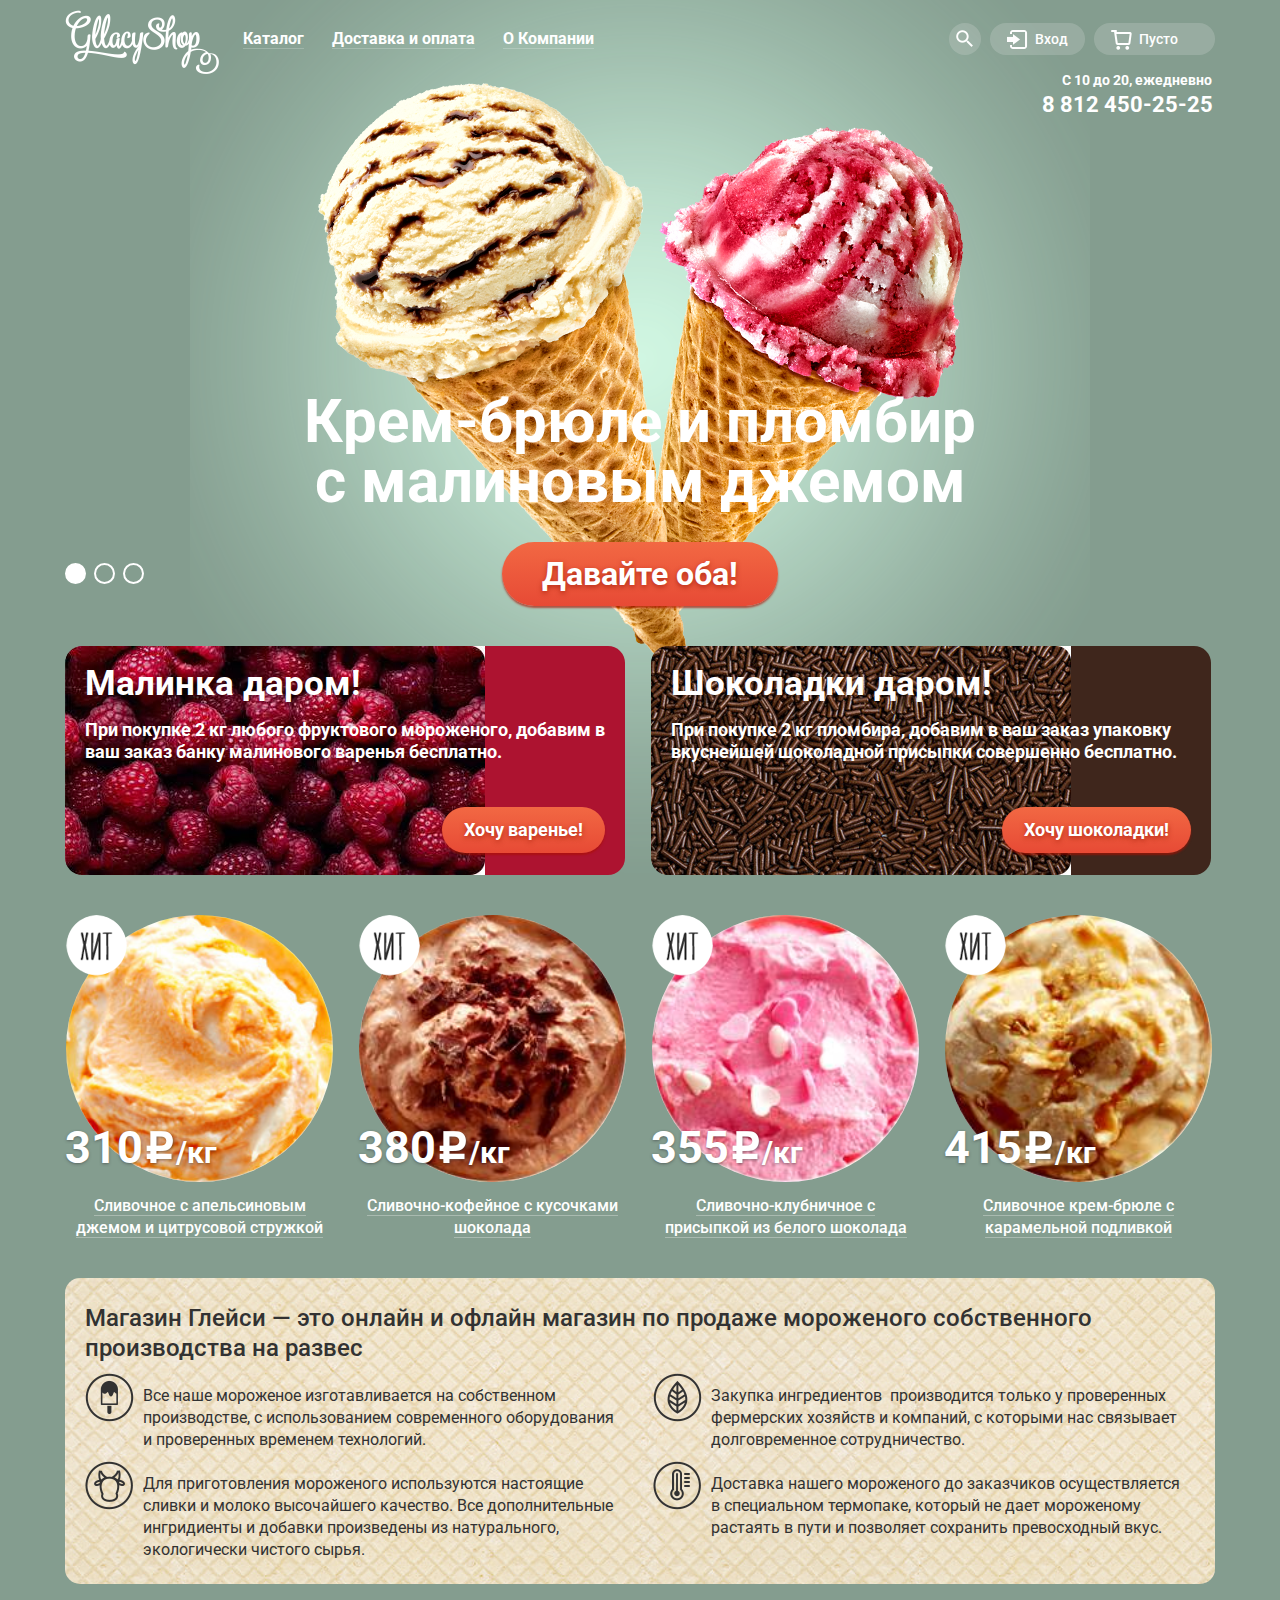
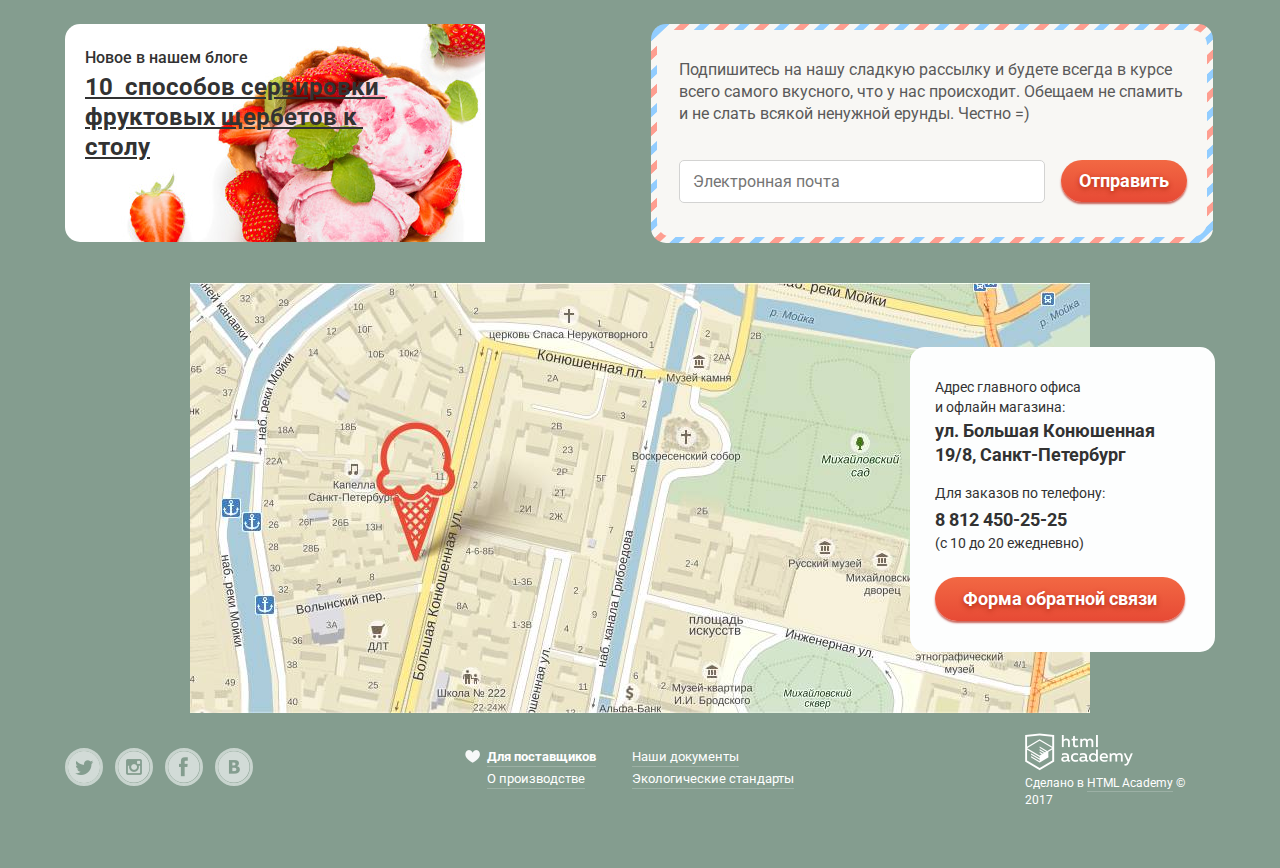
==== index.html @ 644a3900 "overlay" ====
<!DOCTYPE html>
<html lang="ru">
  <head>
    <meta charset="utf-8">
    <meta name="description" content="Онлайн и офлайн магазин по продаже мороженого собственного производства на развес">
    <title>HTML Academy: Глейси</title>
    <link rel="stylesheet" href="https://fonts.googleapis.com/css?family=Roboto:400,500,700&amp;subset=cyrillic">
    <link rel="stylesheet" href="css/normalize.css">
    <link rel="stylesheet" href="css/style.css">
  </head>
  <body>
    <input type="radio" id="btn-1" name="toggle" checked>
    <input type="radio" id="btn-2" name="toggle">
    <input type="radio" id="btn-3" name="toggle">
    <div class="container">
      <header class="page-header center clearfix">
        <nav class="main-navigation clearfix">
          <div class="header-logo">
            <img src="img/logo.png" width="154" height="64" alt="GllacyShop">
          </div>
          <ul class="main-menu">
            <li class="main-menu_item main-menu_catalog">
              <a href="#">Каталог</a>
              <ul class="sub-menu">
                <li class="sub-menu_item sub-menu_new"><a href="#"><b>Новинки</b></a></li>
                <li class="sub-menu_item sub-menu_cream"><a href="catalog.html">Сливочное</a></li>
                <li class="sub-menu_item"><a href="#">Щербеты</a></li>
                <li class="sub-menu_item"><a href="#">Фруктовый лёд</a></li>
                <li class="sub-menu_item sub-menu_melorin"><a href="#">Мелорин</a></li>
              </ul>
            </li>
            <li class="main-menu_item">
              <a href="#">Доставка и оплата</a>
            </li>
            <li class="main-menu_item">
              <a href="#">О Компании</a>
            </li>
          </ul>
        </nav>

        <div class="user-block">
          <ul>
            <li class="user-search">
              <a href="#" title="Корзина"></a>
              <form class="search" action="#" method="get">
                <input type="search" name="search" id="search" placeholder="Что ищем?">
                <label for="search">Что ищем?</label>
              </form>
            </li>
            <li class="user-enter">
              <a href="#">Вход</a>
              <form class="enter" action="#" method="post"> 
                <input type="email" name="email" autocomplete="on" id="email" placeholder="Электронная почта" required>
                <label for="email">Электронная почта</label>
                <input type="password" name="password" id="password" placeholder="Пароль" required>
                <label for="password">Пароль</label>
                <input class="btn" type="submit" value="Войти">
                <div class="enter-help">
                  <a href="#">Забыли пароль?</a>
                  <a href="#">Новая регистрация</a>
                </div>
              </form>
            </li>
            <li class="user-basket basket-empty">
              <a href="#">Пусто</a>
            </li> 
          </ul>
        </div>

        <div class="header-contacts">
          <span>C 10 до 20, ежедневно</span>
          <a href="tel:+78124502525">8 812 450-25-25</a>
        </div>
      </header>

      <main>
        <div class="center">
          <div class="slider">
            <div class="slide" id="slide1">
              <div class="slider-title">
                Крем-брюле и пломбир с малиновым джемом
              </div>
              <a class="btn" href="#">Давайте оба!</a>
            </div>

            <div class="slide" id="slide2">
              <div class="slider-title">
                Шоколадный пломбир и лимонный сорбет
              </div>
              <a class="btn" href="#">Давайте оба!</a>
            </div>

            <div class="slide" id="slide3">
              <div class="slider-title">
                Пломбир с помадкой и клубничный щербет
              </div>
              <a class="btn" href="#">Давайте оба!</a>
            </div>

            <div class="slider-controls">  
              <label for="btn-1"></label>
              <label for="btn-2"></label>
              <label for="btn-3"></label>
            </div>
          </div>

          <section class="benefit clearfix">
            <article class="benefit-item benefit-1">
              <h2>Малинка даром!</h2>
              <p>При покупке 2 кг любого фруктового мороженого, добавим в ваш заказ банку малинового варенья бесплатно.</p>
              <a class="btn" href="#">Хочу варенье!</a>
            </article>

            <article class="benefit-item benefit-2">
              <h2>Шоколадки даром!</h2>
              <p>При покупке 2 кг пломбира, добавим в ваш заказ упаковку вкуснейшей шоколадной присыпки совершенно бесплатно.</p>
              <a class="btn" href="#">Хочу шоколадки!</a>
            </article>
          </section>

          <section class="catalog">
            <article class="catalog-item hit">
              <img src="img/items/item1.jpg" width="267" height="267" alt="Сливочное с апельсиновым джемом и цитрусовой стружкой">
              <div class="item-price">310   <span class="price-weight">/кг</span></div>
              <div class="item-name"><span>Сливочное с апельсиновым джемом и цитрусовой стружкой</span></div>
              <a class="btn" href="#">Быстрый просмотр</a>
            </article>

            <article class="catalog-item hit">
              <img src="img/items/item2.jpg" width="267" height="267" alt="Сливочно-кофейное с кусочками шоколада">
              <div class="item-price">380   <span class="price-weight">/кг</span></div>
              <div class="item-name"><span>Сливочно-кофейное с кусочками шоколада</span></div>
              <a class="btn" href="#">Быстрый просмотр</a>
            </article>

            <article class="catalog-item hit">
              <img src="img/items/item3.jpg" width="267" height="267" alt="Сливочно-клубничное с присыпкой из белого шоколада">
              <div class="item-price">355   <span class="price-weight">/кг</span></div>
              <div class="item-name"><span>Сливочно-клубничное с присыпкой из белого шоколада</span></div>
              <a class="btn" href="#">Быстрый просмотр</a>
            </article>

            <article class="catalog-item hit">
              <img src="img/items/item4.jpg" width="267" height="267" alt="Сливочное крем-брюле с карамельной подливкой">
              <div class="item-price">415   <span class="price-weight">/кг</span></div>
              <div class="item-name"><span>Сливочное крем-брюле с карамельной подливкой</span></div>
              <a class="btn" href="#">Быстрый просмотр</a>
            </article>
          </section>

          <article class="about-us">
            <h2>Магазин Глейси — это онлайн и офлайн магазин по продаже мороженого собственного производства на развес</h2>
            <ul class="clearfix">
              <li class="about-item about-1">Все наше мороженое изготавливается на собственном производстве, с использованием современного оборудования и проверенных временем технологий.
              </li>
              <li class="about-item about-2">Закупка ингредиентов  производится только у проверенных фермерских хозяйств и компаний, с которыми нас связывает долговременное сотрудничество.</li>
              <li class="about-item about-3">Для приготовления мороженого используются настоящие сливки и молоко высочайшего качество. Все дополнительные ингридиенты и добавки произведены из натурального, экологически чистого сырья.</li>
              <li class="about-item about-4">Доставка нашего мороженого до заказчиков осуществляется в специальном термопаке, который не дает мороженому растаять в пути и позволяет сохранить превосходный вкус.
              </li>
            </ul>
          </article>

          <section class="news clearfix">
            <article class="news-item blog">
              <span>Новое в нашем блоге</span>
              <a class="news-title" href="#">10  способов сервировки фруктовых щербетов к столу</a>
            </article>

            <section class="news-item subscription">
              <div class="subscription-content">
                <p class="subscription-title">Подпишитесь на нашу сладкую рассылку и будете всегда в курсе всего самого вкусного, что у нас происходит. Обещаем не спамить и не слать всякой ненужной ерунды. Честно =)</p>
                <form action="#" method="post">
                  <input type="email" name="email" autocomplete="on" id="email2" placeholder="Электронная почта">
                  <label for="email2">Электронная почта</label>
                  <input class="btn" type="submit" value="Отправить">
                </form>
              </div>
            </section>
          </section>
        </div>

        <div id="yandex-map" class="map">
          <div class="center">
            <section class="contacts">
              <p class="contacts-adress"><span class="adress-title">Адрес главного офиса и офлайн магазина:</span><b>ул. Большая Конюшенная 19/8, Санкт-Петербург</b>
              </p>
              <p class="contacts-phone"><span class="phone-title">Для заказов по телефону:</span><b><a href="tel:+78124502525">8 812 450-25-25</a></b>(с 10 до 20 ежедневно)
              </p>
              <a class="btn login" href="form.html">Форма обратной связи</a>
            </section>
          </div>
        </div>
      </main>

      <footer class="page-footer center clearfix">
        <section class="social">
          <a class="social-btn social-btn-tw" href="#" title="Мы в Твиттер"></a>
          <a class="social-btn social-btn-ig" href="#" title="Мы в Инстаграм"></a>
          <a class="social-btn social-btn-fb" href="#" title="Мы в Фейсбук"></a>
          <a class="social-btn social-btn-vk" href="#" title="Мы в Вконтакте"></a>
        </section>

        <section class="extra-info">
          <ul>
            <li class="special">
              <a href="#"><b>Для поставщиков</b></a>
            </li>
            <li>
              <a href="#">Наши документы</a>
            </li>
            <li>
              <a href="#">О производстве</a>
            </li>
            <li>
              <a href="#">Экологические стандарты</a>
            </li>
          </ul>
        </section>

        <address class="copyright">
          <a href="https://htmlacademy.ru/intensive/htmlcss" title="Переход на старницу HTML Academy">
            <img src="img/academy_logo.png" width="108" height="38" alt="htmlacademy.ru">
          </a>
          <span>
            Сделано в <a class="made-by" href="https://htmlacademy.ru/intensive/htmlcss">HTML Academy</a> &#169; 2017
          </span>
        </address>
      </footer>
      <div class="modal-content">
        <button class="modal-content-close" type="button" title="Закрыть">
          Закрыть
        </button>
        <form class="feedback" action="#" method="post">
          <span>Мы обязательно вам ответим!</span>
          <input type="text" name="login" autocomplete="on" id="login" placeholder="Как вас зовут?">
          <label for="login">Как вас зовут?</label>
          <input type="email" name="email" autocomplete="on" id="email-3" placeholder="Ваша почта для ответа">
          <label for="email-3">Ваша почта для ответа</label>
          <textarea placeholder="Напишите что-нибудь..." id="text"></textarea>
          <label for="text">Напишите что-нибудь...</label>
          <input class="btn" type="submit" value="Отправить">
        </form>
      </div>
      <div class="modal-overlay"></div>
    </div>
    <script src="js/script.js"></script>
  </body>
</html>
---- css/style.css ----
body {
  position: relative;
  
  min-width: 1200px;
  margin: 0;
  
  font-weight: 400;
  font-size: 16px;
  line-height: 22px;
  font-family: 'Roboto', 'Arial', sans-serif;  
  color: #ffffff;
  background-color: #849d8f;
}

.clearfix::after {
  content: '';
  
  display: table;
  clear: both;
}

.container {
  background-color: #849d8f;
  background-repeat: no-repeat;
  background-position: top center;

  -webkit-transition: background-image 0.5s ease, background-color 0.5s ease;
          transition: background-image 0.5s ease, background-color 0.5s ease;
}

.container::before,
.container::after {
  content: '';

  visibility: hidden;
}

.container::before {
  background-image: url('../img/slider/slide2.png');
}

.container::after {
  background-image: url('../img/slider/slide3.png');
}

.center {
  width: 1150px;
  margin: 0 auto;
  padding: 0 27px;
}

.page-header {
  position: relative;
  
  min-height: 75px;
  padding-top: 10px;
}

.main-navigation {
  float: left;
  
  font-weight: 700;
  line-height: 18px;
}

.main-menu {
  float: left;
  max-width: 500px;
}

.header-logo {  
  float: left;
  width: 154px;
  margin-right: 12px;
}

.main-navigation .main-menu,
.main-navigation .sub-menu  {
  margin: 0;
  padding: 0;
  
  list-style: none;
}

.main-navigation .main-menu {
  margin-top: 13px;
}

.main-menu > li {
  display: inline-block;
  
  vertical-align: top;
}

.main-menu a {
  display: block;
  
  padding: 7px 12px;
  
  color: #ffffff;
  text-decoration: none;
}

.main-menu_item > a::after{
  content: '';
  display: block;
  height: 1px;
  
  background: #ffffff;
  opacity: 0.2;
}

.active > a::after {
  display: none;
}

.main-menu .main-menu_item {
  padding-bottom: 5px;
}

.main-menu .active > a {
  text-decoration: none;
  
  background-color: rgb(208, 112, 88);
  border-radius: 20px;
}

.main-menu_item a:hover {
  color: #333333;
  
  background-color: #f7f6f3;
  border-radius: 20px;
}

.main-menu_item a:active {
  color: #333333;
  
  background-color: rgba(248, 247, 244, 0.988);
  -webkit-box-shadow: inset 0px 2px 1px 0px rgba(105, 105, 105, 1);
          box-shadow: inset 0px 2px 1px 0px rgba(105, 105, 105, 1);
}

.sub-menu { 
  position: absolute;
  top: 60px;
  left: 185px;
  z-index: 4;
  
  display: none;
  width: 145px;
  
  font-weight: 400;
  font-size: 14px;

  background-color: #f8f7f4;
  border-radius: 5px;
  -webkit-box-shadow: 0px 20px 20px 0px rgba(0, 0, 0, 0.4);
          box-shadow: 0px 20px 20px 0px rgba(0, 0, 0, 0.4); 
  overflow: hidden;
}

.sub-menu_new {
  position: relative;
}

.sub-menu_new::after {
  content: '';
  position: absolute;
  top: 38px;
  right: 10px;
  left: 7px;
  
  display: block;
  height: 1px;
  
  background-color: rgba(209, 208, 206, 0.8);
}

.sub-menu a {
  padding: 8px 20px 5px;
  
  text-decoration: none;
  color: #323232;
}

.sub-menu_new a {
  padding-bottom: 12px;
}

.sub-menu_melorin a {
  padding-bottom: 12px;
}

.main-menu_catalog:hover .sub-menu {
  display: block;
}

.sub-menu .active > a{
  border-radius: 0;
  color: #ffffff;
}

.sub-menu a:hover {
  color: #323232;
  
  background: #fbded7;
  border-radius: 0;
  -webkit-box-shadow: none;
          box-shadow: none;
}

.sub-menu a:active {
  color: #323232;
  
  background: #f6b5a5;
}

.btn {
  display: inline-block;
  padding: 11px 22px;

  font-weight: 700;
  font-size: 18px;
  line-height: 24px;
  vertical-align: top;
  color: #ffffff;
  text-decoration: none;
  text-shadow: 0 2px 5px rgba(160, 32, 11, 0.76);

  background: #f26843;
  background: -webkit-gradient(linear, left top, left bottom, from(#f26843), to(#e74a35));
  background: linear-gradient(to bottom, #f26843 0%, #e74a35 100%);
  border: 0;
  border-radius: 100px;
  -webkit-box-shadow: 0 2px 2px rgba(172, 16, 0, 0.64);
          box-shadow: 0 2px 2px rgba(172, 16, 0, 0.64);
  
  cursor: pointer;
}

.user-block {  
  float: right;
  
  max-width: 350px;
  margin-top: 13px;
  
  font-weight: 500;
  font-size: 14px;
  line-height: 16px;
}

.user-block ul {
  margin: 0;
  padding: 0;
  
  list-style: none;
}

.user-block li {
  position: relative;
  
  display: inline-block;
  vertical-align: top;
  margin-left: 6px;
  padding-bottom: 5px;
}

.user-block input:not(.btn) {
  display: block;
  -webkit-box-sizing: border-box;
          box-sizing: border-box;
  width: 100%;
  height: 45px;
  padding: 1px 13px;
  border: 1px solid rgb(211, 211, 210);
  border-radius: 5px;

  font: inherit;
  font-weight: 700;
  font-size: 14px;
  line-height: 24px;
}

.user-block input:not(.btn):hover {
  padding: 0 12px;
  border-width: 2px;
  border-color: rgb(154, 154, 154);
}

.user-block input:focus {
  outline: none;
  border-width: 2px;
  border-color: rgb(46, 136, 228);
}

.user-block label {
  position: absolute;
  top: 7px;
  
  display: none;
  margin-left: 14px;
  
  color: #5b9ddf;
  font-size: 11px;
  line-height: 13px;
}

label[for='password'] {
  top: 70px;
}

.user-block input:focus + label {
  display: block;
  -webkit-transition: scale(0.5) 0.5s ease;
  transition: scale(0.5) 0.5s ease;
}

.user-search {
  margin-left: 0;
}

.user-search > a,
.user-enter  > a,
.user-basket > a {
  display: block;
  text-decoration: none;
  
  padding: 8px 17px 8px 45px;
  
  color: #ffffff;
  
  background-color: rgba(234, 234, 234, 0.2);
  background-image: url('../img/icons/search.png');
  background-repeat: no-repeat;
  background-position: 10px 7px;
  border-radius: 20px;
}

.user-search a {
  height: 32px;
  width: 32px;
  padding: 0;
}

.basket-empty a {
  padding-right: 37px;
}

.basket-full > a {
  padding-right: 18px;
  color: #323232;
}

.user-search a:hover,
.user-enter > a:hover,
.user-basket > a:hover {
  color: #323232; 
  
  background-color: rgba(234, 234, 234, 1);
  background-repeat: no-repeat;
}

.user-search a {
  background-position: 7px 7px;
}

.user-search a:hover {
  background-image: url('../img/icons/search1.png');
  background-position: 7px 7px;
}

.user-enter > a {
  background-image: url('../img/icons/enter.png');
  background-position: 17px 7px;
}

.user-enter > a:hover {
  background-image: url('../img/icons/enter1.png');
  background-position: 17px 7px;
}

.basket-empty > a {
  background-image: url('../img/icons/basket.png');
  background-position: 17px 7px;
}

.basket-full > a,
.basket-full > a:hover {
  background-image: url('../img/icons/basket1.png');
  background-position: 17px 7px;
}

.basket-empty> a:hover {
  background-image: url('../img/icons/basket.png');
  background-position: 17px 7px;
}

.user-block form {
  border-radius: 5px;
  -webkit-box-shadow: 0px 20px 20px 0px rgba(0, 0, 0, 0.4);
          box-shadow: 0px 20px 20px 0px rgba(0, 0, 0, 0.4); 
}

.search {
  position: absolute;
  top: 35px;
  right: 0;
  z-index: 4;
  
  display: none;
  width: 310px;
  
  padding: 20px 15px;
  
  background-color: #f8f7f4;
}

.user-search:hover .search {
  display: block;
}

.enter {
  position: absolute;
  top: 37px;
  right: 0;
  z-index: 4;
  
  display: none;
  width: 242px;
  height: 174px; 
  padding: 20px 16px;
  
  background-color: #f8f7f4;
}

.enter input {
  margin-bottom: 19px;
}

.enter .enter-help {
  float: right;
  width: 120px;
}

.enter-help a {
  display: inline-block;

  color: #323232;
  font-size: 13px;
  line-height: 22px;
}

.enter-help a:hover,
.enter-help a:active {
  color: #e84d37;
}

.enter .btn {
  margin-bottom: 0;
  padding: 10px 22px;
  border-radius: 22px;
}

.user-enter:hover .enter {
  display: block;
}

.basket {
  position: absolute;
  top: 35px;
  right: 0;
  z-index: 4;
  
  display: none; 
  width: 510px;
  padding: 20px 15px;
  
  color: #323232;
  font-weight: 400;
  font-size: 13px;
  line-height: 16px;
  
  background-color: rgb(248, 247, 243); 
  border-radius: 5px;
  -webkit-box-shadow: 0px 20px 20px 0px rgba(0, 0, 0, 0.4);
          box-shadow: 0px 20px 20px 0px rgba(0, 0, 0, 0.4); 
}

.basket table {
  border-collapse: collapse;
  margin-bottom: 15px;
}

td {
  padding-top: 10px;
  padding-right: 12px;
  vertical-align: top;
}

.basket-delete a {
  position: relative;
  display: inline-block;
  width: 12px;
  height: 12px;
}

.basket-delete a::before,
.basket-delete a::after {
  content: '';
  position: absolute;
  top: -2px;
  right: 2px;

  display: block;
  width: 1px;
  height: 14px;

  -webkit-transform: rotate(45deg);

          transform: rotate(45deg);
  background-color: #323232;
}

.basket-delete a::after {
  -webkit-transform: rotate(-45deg);
          transform: rotate(-45deg);
}

.basket-item {
  height: 55px;
}

.basket-photo {
  padding-top: 0;
  text-align: center;
}

.basket-name {  
  width: 220px;
}

.basket-prise,
.basket-cost {
  padding-left: 15px;
}

.basket a:not(.btn){
  color: #323232;
  text-decoration: none;
}

.basket span{
  color: #323232;
  opacity: 0.5;
}

.basket img  {
  border-radius: 50%;
}

.basket .total-order {
  position: relative;
  margin-bottom: 15px;
  
  font-weight: 700;
  font-size: 15px;
  line-height: 18px;
  text-align: right;
}

.basket::after {
  content: '';
  position: absolute;

  right: 15px;
  bottom: 112px;
  left: 15px;
  
  display: block;
  height: 1px;
  background-color: rgba(210, 209, 205, 1);
}

.basket .btn {
  float: right;
  padding: 10px 15px 12px;
}

.user-basket:hover .basket {
  display: block;
}


.header-contacts {
  position: absolute;
  top: 69px;
  right: 30px;
  z-index: 3;

  width: 170px;

  font-weight: 700;
  text-align: right;
}

.header-contacts span {
  display: inline-block;
  margin-bottom: 5px;
  
  font-size: 14px;
  line-height: 16px;
}

.header-contacts a {
  font-size: 22px;
  line-height: 24px;
  text-decoration: none;
  color: #ffffff;
  white-space: nowrap;
}

/* index */

.slider {
  position: relative; 
  
  margin-bottom: 40px;
  padding-top: 307px;
  
  text-align: center;
  color: #ffffff;
}

.slide {
  display: none;
}

.slider-title {
  width: 700px;
  margin: 0 auto;
  margin-bottom: 30px;

  font-weight: 700;
  font-size: 60px;
  line-height: 60px;
}

.slide .btn  {
  padding: 10px 40px;
  
  font-size: 32px;
  line-height: 44px;
}

.btn:hover {
  background: -webkit-gradient(linear, left top, left bottom, from(#f58669), to(#ec6f5e));
  background: linear-gradient(to bottom, #f58669 0%, #ec6f5e 100%); 
  -webkit-box-shadow: 0 2px 2px rgba(172, 16, 0, 1); 
          box-shadow: 0 2px 2px rgba(172, 16, 0, 1);
}

.btn:active {
  background: -webkit-gradient(linear, left top, left bottom, from(#d84732), to(#e1613e));
  background: linear-gradient(to bottom, #d84732 0%, #e1613e 100%);
  -webkit-box-shadow: inset 0 2px 2px rgba(172, 16, 0, 1);
          box-shadow: inset 0 2px 2px rgba(172, 16, 0, 1);
}

.slider-controls {
  position: absolute;
  bottom: 21px;
  left: 0;
  z-index: 20;

  font-size: 0;
}

.slider-controls label {
  display: inline-block;
  width: 17px;
  height: 17px;
  margin-right: 8px;

  vertical-align: top;

  background-color: transparent;
  border: 2px solid #ffffff;
  border-radius: 50%;
  cursor: pointer;
}

input[name='toggle'] {
  display: none;
}

#btn-1:checked ~ .container #slide1,
#btn-2:checked ~ .container #slide2,
#btn-3:checked ~ .container #slide3 {
  display: block;
}

#btn-1:checked ~ .container {
  background-color: #849d8f;
  background-image: url('../img/slider/slide1.png');
}

#btn-2:checked ~ .container {
  background-color: #8996a6;
  background-image: url('../img/slider/slide2.png');
}

#btn-3:checked ~ .container {
  background-color: #9d8b84;
  background-image: url('../img/slider/slide3.png');
}

#btn-1:checked ~ .container label[for="btn-1"],
#btn-2:checked ~ .container label[for="btn-2"],
#btn-3:checked ~ .container label[for="btn-3"] {
  background-color: #ffffff;
}

.slider-controls label:hover {
  background-color: rgba(255, 255, 255, 0.4);
}


.benefit {
  margin-bottom: 40px;
}

.benefit-item {
  position: relative;
  
  float: left;
  
  width: 520px;
  min-height: 195px;
  padding: 17px 20px;
  
  font-weight: 700;
  font-size: 18px;
  
  border-radius: 17px;
}

.benefit-item h2 {
  margin: 0;
  padding-bottom: 15px;
  font-size: 35px;
  line-height: 41px;
}

.benefit-item p {
  margin: 0;
  padding-bottom: 44px;
}

.benefit-item:nth-child(2n) {
  margin-left: 26px;
}

.benefit-item .btn {
  float: right;
}

.benefit-1 {
  background: url('../img/benefit1.jpg') no-repeat;
  background-color: #ad1330;
}

.benefit-2 {
  background: url('../img/benefit2.jpg') no-repeat;
  background-color: #3f261c;
}

.catalog {
  display: -webkit-box;
  display: -ms-flexbox;
  display: flex;
  -ms-flex-wrap: wrap;
      flex-wrap: wrap;
  -webkit-box-pack: start;
      -ms-flex-pack: start;
          justify-content: flex-start;
}

.catalog-item {
  position: relative;
  width: 269px;
  margin-right: 24px;
  margin-bottom: 30px;
  
  text-align: center;
}


.catalog-item:nth-child(4n) {
  margin-right: 0;
}

.hit::before {
  position: absolute;
  z-index: 10;
  content: '';
  width: 61px;
  height: 61px;
  background: url('../img/hit.png');
  border-radius: 50%;
}

.catalog-item img {
  position: relative;
  z-index: 4;
  margin-bottom: 7px;
  border-radius: 50%;
}

.item-price {
  position: absolute;
  z-index: 6;
  top: 210px;
  left: 0;
  
  font-weight: 700;
  font-size: 45px;
  line-height: 45px;
  text-shadow: 0px 1px 3px rgba(49, 50, 53, 0.5);
  white-space: pre;
  background: url('../img/icons/R.png') no-repeat 80px 5px; 
}

.price-weight {
  font-size: 30px;
}

.item-name {
  min-height: 53px;
  padding: 0 6px;
  font-weight: 500;
}

.item-name span {
  border-bottom: 1px solid rgba(255, 255, 255, 0.3);
}

.catalog-item::after { 
  position: absolute;
  top: -5px; 
  left: -12px; 
  z-index: 2; 
  content: '';
  
  width: 295px;   
  height: 405px; 
  
  background-color: rgb(255, 255, 255);
  opacity: 0;
  border-radius: 7px;
} 

.catalog-item:hover::after {
  opacity: 0.3;
}

.catalog-item::hover ~ .item-name span{
  border-bottom: none;
}

.catalog-item:hover > .item-name span{
  border-bottom: none;
}

.catalog-item .btn {
  position: absolute;
  bottom: -45px;
  left: 35px;
  z-index: 20;
  display: none; 
  padding: 11px 14px;
  border-radius: 20px;
}

.catalog-item:hover .btn {
  display: block;
}

.about-us {
  margin-bottom: 40px;
  padding: 25px 20px;
  padding-bottom: 23px;

  color: #323232;
  
  background: #eaddc1 url('../img/waffle.jpg'); 
  border-radius: 15px;
}

.about-us h2 {
  margin: 0;
  
  font-weight: 500;
  font-size: 24px;
  line-height: 30px;
  color: #323232;
}

.about-us ul {
  margin: 0;
  padding: 0;
  
  list-style: none;
}

.about-us li {
  display: inline-block;
  vertical-align: top;
  width: 480px;
  
  margin-right: 26px;
  padding-top: 22px;
  padding-left: 58px;
}

.about-us li:nth-child(2n){
  margin-right: 0;
}

.about-item {
  background-repeat: no-repeat;
  background-position: 0 10px;

}

.about-1 {
  background-image: url('../img/li1.png');
}

.about-2 {
  white-space: pre-wrap;
  background-image: url('../img/li2.png');
}

.about-3 {
  background-image: url('../img/li3.png');
}

.about-4 {
  background-image: url('../img/li4.png');
}

.news {
  margin-bottom: 40px;
  
  font-weight: 500;
}

.news-item {
  float: left;
  width: 520px;
  min-height: 170px;
  margin-right: 26px;
  padding: 25px 20px;
  padding-top: 23px;
}

.news-item:nth-child(2n) {
  margin-right: 0;
}

.news-item span {
  font-weight: 500;
}

.news .blog {
  color: #323232;

  background-color: #ffffff;
  background: url('../img/news1.jpg') no-repeat;
  border-radius: 15px;
}

.news-title {
  display: block;
  width: 295px;
  margin-top: 3px;
  color: #323232;

  font-weight: 700;
  font-size: 24px;
  line-height: 30px;
  white-space: pre-wrap;
}

.news-title:hover,
.news-title:active {
  color: #e84d37;
}

.news .subscription {  

  width: 550px;
  /* height: 206px; */
  padding: 6px;
  color: #5a5a5a;

  background: #f8f7f4;
  background-image: url('../img/news2.png');
  border-radius: 15px;
}

.subscription-content {
  position: relative;
  padding-top: 29px;
  padding-right: 20px;
  padding-bottom: 34px;
  padding-left: 22px;
  background: #f8f7f4;
  border-radius: 15px;
}

.subscription-title {
  margin: 0;
  margin-bottom: 35px;
  
  font-weight: 400;
  font-size: 16px;
  line-height: 22px;
}

.subscription input:not(.btn) {
  -webkit-box-sizing: border-box;
          box-sizing: border-box;
  width: 72%;
  height: 43px;
  padding: 1px 13px;
  
  font: inherit;
  font-weight: 700;
  font-size: 16px;
  line-height: 24px;
  
  border: 1px solid rgb(211, 211, 210);
  border-radius: 5px;
}

.subscription input:not(.btn):hover {
  padding: 0 12px;
  border-width: 2px;
  border-color: rgb(154, 154, 154);
}

.subscription input:focus {
  outline: none;
  border-width: 2px;
  border-color: rgb(46, 136, 228);
}

.subscription label {
  position: absolute;
  bottom: 38%;
  left: 0;
  display: none;
  margin-left: 35px;
  color: #5b9ddf;
  font-size: 11px;
  line-height: 13px;
}

.subscription input:focus + label {
  display: block;
}


.subscription .btn {
  float: right;
  padding: 10px 18px;
  font: inherit;
  font-weight: 700;
  font-size: 18px;
}

.map {
  min-height: 430px;
  
  background: url('../img/map.jpg') no-repeat center 0;
}

.map .center {
  position: relative;
}

.contacts {
  position: absolute;
  top: 64px;
  right: 27px;
  
  width: 255px;
  min-height: 255px;
  padding: 30px 25px 20px 25px;
  
  color: #323232;
  font-weight: 400;
  font-size: 14px;
  line-height: 20px;
  background-color: #fdfefe;
  border-radius: 15px;
}

.contacts b {
  font-size: 18px;
}

.contacts-adress {
  width: 230px;
  margin: 0;
  margin-bottom: 15px;
}

.adress-title {
  display: block;
  width: 150px;
  padding-bottom: 2px;
}

.contacts-adress b {
  line-height: 24px;
}

.contacts-phone {
  margin: 0;
  margin-bottom: 23px;
  line-height: 22px;
}

.phone-title {
  display: block;
  width: 175px;
  padding-bottom: 5px;
}

.contacts-phone a {
  display: block;
  color: #323232;
  text-decoration: none;
}

.contacts .btn {
  padding: 10px 28px;;
}

/* catalog */

.shop-header {
  min-height: 65px;
  margin-top: 12px;
}

.breadcrumbs ul {
  margin: 0;
  padding: 0;
  
  list-style: none;
}

.breadcrumbs li {
  position: relative;
  display: inline-block;
  vertical-align: top;

  padding-right: 18px;
  
  font-size: 14px;
  line-height: 16px;
}

.breadcrumbs li:last-child {
  padding-right: 0;
}

.breadcrumbs li::after { 
  content: '»';
  position: absolute;
  top: 0;
  right: 5px;
  opacity: 0.5;
}

.breadcrumbs a {
  color: #ffffff;
  text-decoration: none;
}

.breadcrumbs a::after {
  content: '';
  display: block;
  height: 1px;
  background: #ffffff;
  opacity: 0.2;
}

.breadcrumbs a:hover,
.breadcrumbs a:active {
  color: #ffbc9e;
}

.breadcrumbs a:hover::after,
.breadcrumbs a:active::after {
  background: #ffbc9e;
}

h1 {
  margin: 0;
  margin-bottom: 23px;

  font-size: 35px;
  line-height: 41px;
}

.main-sorting {
  width: 875px; 
  min-height: 135px;
  margin-bottom: 22px;
  
  font-weight: 500;
}

.main-sorting fieldset {
  display: inline-block;
  
  height: 60px;
  margin: 0;
  margin-right: 10px;
  margin-bottom: 15px;
  padding: 0;
  vertical-align: top;
 
  border: none;
}

.main-sorting legend {
  margin-bottom: 6px;
  margin-left: 16px;
  font-size: 14px;
  line-height: 16px;
}

.main-sorting label {
  font-size: 16px;
  line-height: 18px;
}

.sorting-overlay {
  padding: 9px 19px;
  padding-bottom: 7px;
  background-color: rgba(255, 255, 255, 0.2);
  border-radius: 30px;
}

.sorting-parameter {
  position: relative;
  width: 195px;
}

.sorting-parameter select {
  padding-top: 9px;
  padding-right: 33px;
  padding-bottom: 7px;
  padding-left: 16px;
  color: #ffffff;
  background-color: rgba(255, 255, 255, 0.2);
  font: inherit;
  border: none;
  border-radius: 100px;
  outline: none;
  -webkit-appearance: none;
}


.sorting-parameter::after {
  position: absolute;
  content: '';
  right: 20px;
  bottom: 13px;
  
  display: block;
  height: 1px;
  border: 5px solid #ffffff;
  border-bottom: none;
  border-left-color: transparent;
  border-right-color: transparent;
}

.sorting-parameter:hover::after {
  border: 5px solid #323232;
  border-bottom: none;
  border-left-color: transparent;
  border-right-color: transparent;
}

.sorting-parameter select:hover {
  color: #323232;
  background-color: rgba(255, 255, 255, 1);
}

.sorting-parameter option {
  color: #000000;
}

.sorting-price {
  width: 200px;
}

.range-controls {
  position: relative;
  
  width: 190px;
  height: 21px;
  padding: 7px 15px;
  border-radius: 50px;
  background-color: rgba(255, 255, 255, 0.2);
}

.range-controls .scale {
  height: 5px;
  margin-top: 9px;
  background-color: rgba(255, 255, 255, 0.5);
}

.range-controls .bar {
  height: 5px;
  width: 55%;
  margin-left: 25px;
  background-color: rgba(255, 255, 255, 1);
}

.toggle {
  position: absolute;
  top: 8px;
  left: 0;
  
  width: 21px;
  height: 21px;
  background-color: rgb(248, 247, 244);
  -webkit-box-shadow: 0px 2px 2px 0px rgba(0, 0, 0, 0.1);
          box-shadow: 0px 2px 2px 0px rgba(0, 0, 0, 0.1);
  border-radius: 50%;

  cursor: pointer;
}

.toggle-min {
  left: 37px;
}

.toggle-max {
  left: 134px;
}

.main-sorting .sorting-fat {
  margin-right: 0;
}

.sorting-fat label {
  position: relative;
  
  margin-right: 17px;
  margin-left: 28px;
  cursor: pointer;
}

.sorting-fat label:last-child {
  margin-right: 0;
}

.radiobtn-indicator {
  display: inline-block;
  width: 20px;
  height: 20px;

  cursor: pointer;
}

.main-sorting input[type="radio"] + .radiobtn-indicator {
  position: absolute;
  top: 0;
  left: -31px;

  -webkit-box-sizing: border-box;

          box-sizing: border-box;
  border: 1px solid #ffffff;
  border-radius: 50%;
}

.main-sorting input[type="radio"] + .radiobtn-indicator:hover {
  border: 2px solid #ffffff;
}

.main-sorting input[type="radio"]:checked + .radiobtn-indicator::before {
  content: "";
  position: absolute;
  top: 4px;
  left: 4px;
  
  width: 10px;
  height: 10px;

  background-color: #ffffff;
  border-radius: 50%;
}

.main-sorting input[type="radio"]:checked + .radiobtn-indicator:hover::before {
  top: 3px;
  left: 3px;
}
.sorting-fill {
  width: 705px;
}

.sorting-fill label {
  position: relative;
  margin-right: 20px;
  margin-left: 29px;
  cursor: pointer;
}

.main-sorting input[type="checkbox"],
.main-sorting input[type="radio"] {
  display: none;
}

.checkbox-indicator {
  display: inline-block;
  width: 20px;
  height: 20px;

  cursor: pointer;
}

.main-sorting input[type="checkbox"] + .checkbox-indicator {
  position: absolute;
  top: -1px;
  left: -31px;

  -webkit-box-sizing: border-box;

          box-sizing: border-box;
  border: 1px solid #ffffff;
  border-radius: 4px;
}

.main-sorting input[type="checkbox"] + .checkbox-indicator:hover {
  border: 2px solid #ffffff;
}


.main-sorting input[type="checkbox"]:checked + .checkbox-indicator::before,
.main-sorting input[type="checkbox"]:checked + .checkbox-indicator::after {
  content: '';
  position: absolute;
  top: 8px;
  left: 6px;

  width: 10px;
  height: 2px;

  background-color: #ffffff;
  -webkit-transform: rotate(-45deg);
          transform: rotate(-45deg);
}

.main-sorting input[type="checkbox"]:checked + .checkbox-indicator::before {
  top: 9px;
  left: 3px;

  width: 6px;
  
  -webkit-transform: rotate(45deg);
  
          transform: rotate(45deg);
}

.main-sorting input[type="checkbox"]:checked + .checkbox-indicator:hover::before{
  top: 8px;
  left: 2px;
}

.main-sorting input[type="checkbox"]:checked + .checkbox-indicator:hover::after{
  top: 7px;
  left: 5px;
}

.main-sorting input[type="checkbox"]:disabled + .checkbox-indicator,
.main-sorting input[type="radio"]:disabled + .radiobtn-indicator {
  opacity: 0.2;
  border: 1px solid #ffffff;
  cursor: default;
}

.main-sorting input[type="checkbox"]:disabled + .checkbox-indicator:hover::after {
  top: 8px;
  left: 2px;
}

.main-sorting input[type="checkbox"]:disabled + .checkbox-indicator:hover::before {
  top: 9px;
  left: 3px;
}

.main-sorting input[type="radio"]:disabled + .radiobtn-indicator:hover::before {
  top: 4px;
  left: 4px;
}

.disabled {
  color: rgba(255, 255, 255, 0.2);
}

.sorting-btn {
  display: inline-block;
  margin-top: 22px;
  padding: 7px 26px;

  font: inherit;
  font-weight: 500;
  font-size: 16px;
  line-height: 18px;
  vertical-align: top;
  color: #ffffff;
  text-decoration: none;

  background: rgba(255, 255, 255, 0.2);
  border: 2px solid #ffffff;
  border-radius: 100px;
  cursor: pointer;
  
  outline: none;
}

.sorting-btn:hover {
  color: #323232;
  background: rgba(255, 255, 255, 1);
}

.sorting-btn:active {
  color: #323232;
  background-color: rgb(237, 237, 237);
  -webkit-box-shadow: inset 0px 2px 1px 0px rgba(105, 105, 105, 0.4);
          box-shadow: inset 0px 2px 1px 0px rgba(105, 105, 105, 0.4);
}

.paginator {
  min-height: 35px;
  margin: 0;
  margin-bottom: 20px;
  padding-top: 40px;
  list-style: none;

  font-weight: 500;
  font-size: 16px;
  line-height: 18px;
  text-align: right;
}

.paginator li {
  display: inline-block;
  vertical-align: top;
  text-align: center;
}

.paginator a {
  display: block;
  width: 17px;
  height: 17px;
  padding: 4px;
  color: #ffffff;
  border-radius: 50%;
  text-decoration: none;
}

.paginator a:hover {
  background-color: rgba(255, 255, 255, 0.2);
}

.paginator .active > a,
.paginator a:active {
  color: #323232;
  background-color: rgba(255, 255, 255, 1);
}

.paginator .prev {
  margin-right: 7px;
}

.paginator .next {
  margin-left: 14px;
}

.paginator .prev > a {
  padding: 4px 0;
  background-image: url('../img/icons/prev.png');
  background-repeat: no-repeat;
  background-position: center 5px;
}

.paginator .next > a {
  width: 10px;
  padding: 4px 0;
  background-image: url('../img/icons/next.png');
  
  background-repeat: no-repeat;
  background-position: center 5px;
}

.paginator .disabled > a {
  cursor: default;
  opacity: 0.2;
}

.paginator .next > a:hover,
.paginator .prev > a:hover {
  background-color: rgba(255, 255, 255, 0);
}

.page-footer {
  min-height: 65px;
  padding-top: 20px;
  padding-bottom: 20px;
}

.footer-inner { 
  border-top: 1px solid rgba(255, 255, 255, 0.3);
}


.social {
  float: left;
  
  width: 250px;
  min-height: 100px;
  padding-top: 15px;
  margin-right: 150px;
}

.social-btn {
  display: inline-block;
  vertical-align: middle;
  width: 32px;
  height: 32px;
  margin-right: 8px;
  border: 3px solid #dae2de;
  border-radius: 50%;
  opacity: 0.8;
}

.social-btn-tw {
  background: url('../img/icons/tw.png') no-repeat center 0;
}

.social-btn-ig {
  background: url('../img/icons/ig.png') no-repeat center 0;
}

.social-btn-fb {
  background: url('../img/icons/fb.png') no-repeat center 0;
}

.social-btn-vk {
  background: url('../img/icons/vk.png') no-repeat center 0;
}

.social-btn:hover {
  opacity: 1;
}

.social-btn:active {
  opacity: 0.8;
  -webkit-box-shadow: inset 0px 2px 1px 0px rgba(136, 136, 136, 1);
          box-shadow: inset 0px 2px 1px 0px rgba(136, 136, 136, 1);
  border-color: rgba(218, 226, 222, 0.71);
}

.extra-info {
  float: left;
  
  width: 500px;
  min-height: 50px;
  padding-top: 15px;
}

.extra-info ul {
  margin: 0;
  padding: 0;
  list-style: none;
  font-size: 0;
}

.extra-info li {
  display: inline-block;
  vertical-align: top;
  font-weight: 400;
  font-size: 13px;
  line-height: 18px;
}

.extra-info li:nth-child(odd) {
  width: 29%;
}

.extra-info li:nth-child(even) {
  width: 71%;
}

.extra-info a {
  display: inline-block;
  padding-left: 22px;
  color: #ffffff;
  text-decoration: none;
}

.extra-info .special {
  background: url('../img/icons/heart.png') no-repeat 0 2px;
}

.extra-info a::after {
  content: '';
  display: block;
  height: 1px;
  background: #ffffff;
  opacity: 0.2;
}

.extra-info a:hover,
.extra-info a:active {
  color: #ffbc9e;
}

.extra-info a:hover::after,
.extra-info a:active::after {
  background: #ffbc9e;
}

.copyright {
  float: right;
  
  width: 190px;
  min-height: 70px;

  font-weight: 400;
  font-size: 12px;
  line-height: 16px;
  font-style: normal;
}

.copyright a {
  display: inline-block;
  color: #ffffff;
  text-decoration: none;
}

.copyright span {
  display: block;
  vertical-align: top;
  text-align: left;
}

.copyright .made-by::after {
  content: '';
  display: block;
  height: 1px;
  background: #ffffff;
  opacity: 0.2;
}

.copyright a:hover,
.copyright a:active {
  color: #ffbc9e;
}

.made-by:hover::after,
.made-by:active::after {
  background: #ffbc9e;
}

@-webkit-keyframes bounce {
  0%   {
    -webkit-transform: translateY(-2000px);
            transform: translateY(-2000px);
  }
  70%  {
    -webkit-transform: translateY(30px);
            transform: translateY(30px);
  }
  90%  {
    -webkit-transform: translateY(-10px);
            transform: translateY(-10px);
  }
  100% {
    -webkit-transform: translateY(0);
            transform: translateY(0);
  }
}

@keyframes bounce {
  0%   {
    -webkit-transform: translateY(-2000px);
            transform: translateY(-2000px);
  }
  70%  {
    -webkit-transform: translateY(30px);
            transform: translateY(30px);
  }
  90%  {
    -webkit-transform: translateY(-10px);
            transform: translateY(-10px);
  }
  100% {
    -webkit-transform: translateY(0);
            transform: translateY(0);
  }
}

@-webkit-keyframes shake {
  0%, 100% {
    -webkit-transform: translateX(0);
            transform: translateX(0);
  }
  10%, 30%, 50%, 70%, 90% {
    -webkit-transform: translateX(-10px);
            transform: translateX(-10px);
  }
  20%, 40%, 60%, 80% {
    -webkit-transform: translateX(10px);
            transform: translateX(10px);
  }
}

@keyframes shake {
  0%, 100% {
    -webkit-transform: translateX(0);
            transform: translateX(0);
  }
  10%, 30%, 50%, 70%, 90% {
    -webkit-transform: translateX(-10px);
            transform: translateX(-10px);
  }
  20%, 40%, 60%, 80% {
    -webkit-transform: translateX(10px);
            transform: translateX(10px);
  }
}

.modal-content {
  position: fixed;
  top: 30%;
  left: 50%;
  z-index: 30;

  display: none;

  width: 430px;
  height: 400px;

  margin-top: -120px;
  margin-left: -250px;

  padding: 25px;
  background-color: #f8f7f4;
  border-radius: 10px;
}

.modal-content-show {
  display: block;
  -webkit-animation: bounce 0.6s;
          animation: bounce 0.6s;
}

.modal-error {
  -webkit-animation: shake 0.6s;
          animation: shake 0.6s;
}

.modal-content-close {
  position: absolute;
  top: 15px;
  right: 15px;


  width: 16px;
  height: 16px;

  font-size: 0;

  border: 0;
  cursor: pointer;
  background-color: #f8f7f4;
}

.modal-content-close::before,
.modal-content-close::after {
  content: '';
  position: absolute;
  bottom: -3px;
  left: 7px;

  display: block;
  width: 2px;
  height: 22px;

  -webkit-transform: rotate(45deg);

          transform: rotate(45deg);
  background-color: #323232;
}

.modal-content-close::after {
  -webkit-transform: rotate(-45deg);
          transform: rotate(-45deg);
}

.feedback {
  font-weight: 400;
  font-size: 16px;
  line-height: 24px;
  
}

.feedback span {
  display: inline-block;
  margin-bottom: 20px;
  color: #323232;
  font-weight: 500;
  font-size: 24px;
  line-height: 28px;
}

.feedback input:not(.btn) {
  display: block;
  -webkit-box-sizing: border-box;
          box-sizing: border-box;
  width: 62%;
  height: 43px;
  margin-bottom: 20px;
  padding-left: 13px;
  
  font: inherit;
  font-weight: 700;
  font-size: 16px;
  line-height: 24px;

  border: 1px solid rgb(211, 211, 210);
  border-radius: 5px;
}

.feedback textarea {
  -webkit-box-sizing: border-box;
          box-sizing: border-box;
  width: 415px;
  height: 145px;
  margin-bottom: 17px;
  padding: 0;
  padding-top: 10px;
  padding-left: 13px;  
  font: inherit;
  font-weight: 700;
  font-size: 16px;
  line-height: 24px;
  border: 1px solid rgb(211, 211, 210);
  border-radius: 5px;
}

.feedback input:not(.btn):hover,
.feedback textarea:not(.btn):hover {
  padding: 0 12px;
  border: 2px solid rgb(154, 154, 154);
}

.feedback textarea:not(.btn):hover {
  padding-top: 9px;
}

.feedback input:focus,
.feedback textarea:focus {
  outline: none;
  border-width: 2px;
  border-color: rgb(46, 136, 228);
}

.feedback input:focus + label,
.feedback textarea:focus + label {
  display: block;
}

.feedback .btn {
  float: right;
}

.modal-overlay {
  position: fixed;
  top: 0;
  left: 0;
  z-index: 20;

  display: none;

  width: 100%;
  height: 100%;

  background: rgb(0, 0, 0);
  opacity: 0.302;
}

.modal-overlay-show {
  display: block;
}


.feedback label {
  position: absolute;
  top: 60px;
  left: 39px;
  display: none;
  color: #5b9ddf;
  font-size: 11px;
  line-height: 13px;
}


label[for='email-3'] {
  top: 122px;
}

label[for='text'] {
  top: 185px;
}


:focus::-webkit-input-placeholder {
  color: transparent;
}
:focus::-moz-placeholder {
  color: transparent;
}
:focus:-moz-placeholder {
  color: transparent;
}
:focus:-ms-input-placeholder {
  color: transparent;
}



::-webkit-input-placeholder {
  font-weight: 400;
  line-height: 24px;
}
::-moz-placeholder {
  font-weight: 400;
  line-height: 24px;
}
:focus:-moz-placeholder {
  font-weight: 400;
  line-height: 24px;
}
:focus:-ms-input-placeholder {
  font-weight: 400;
  line-height: 24px;
}
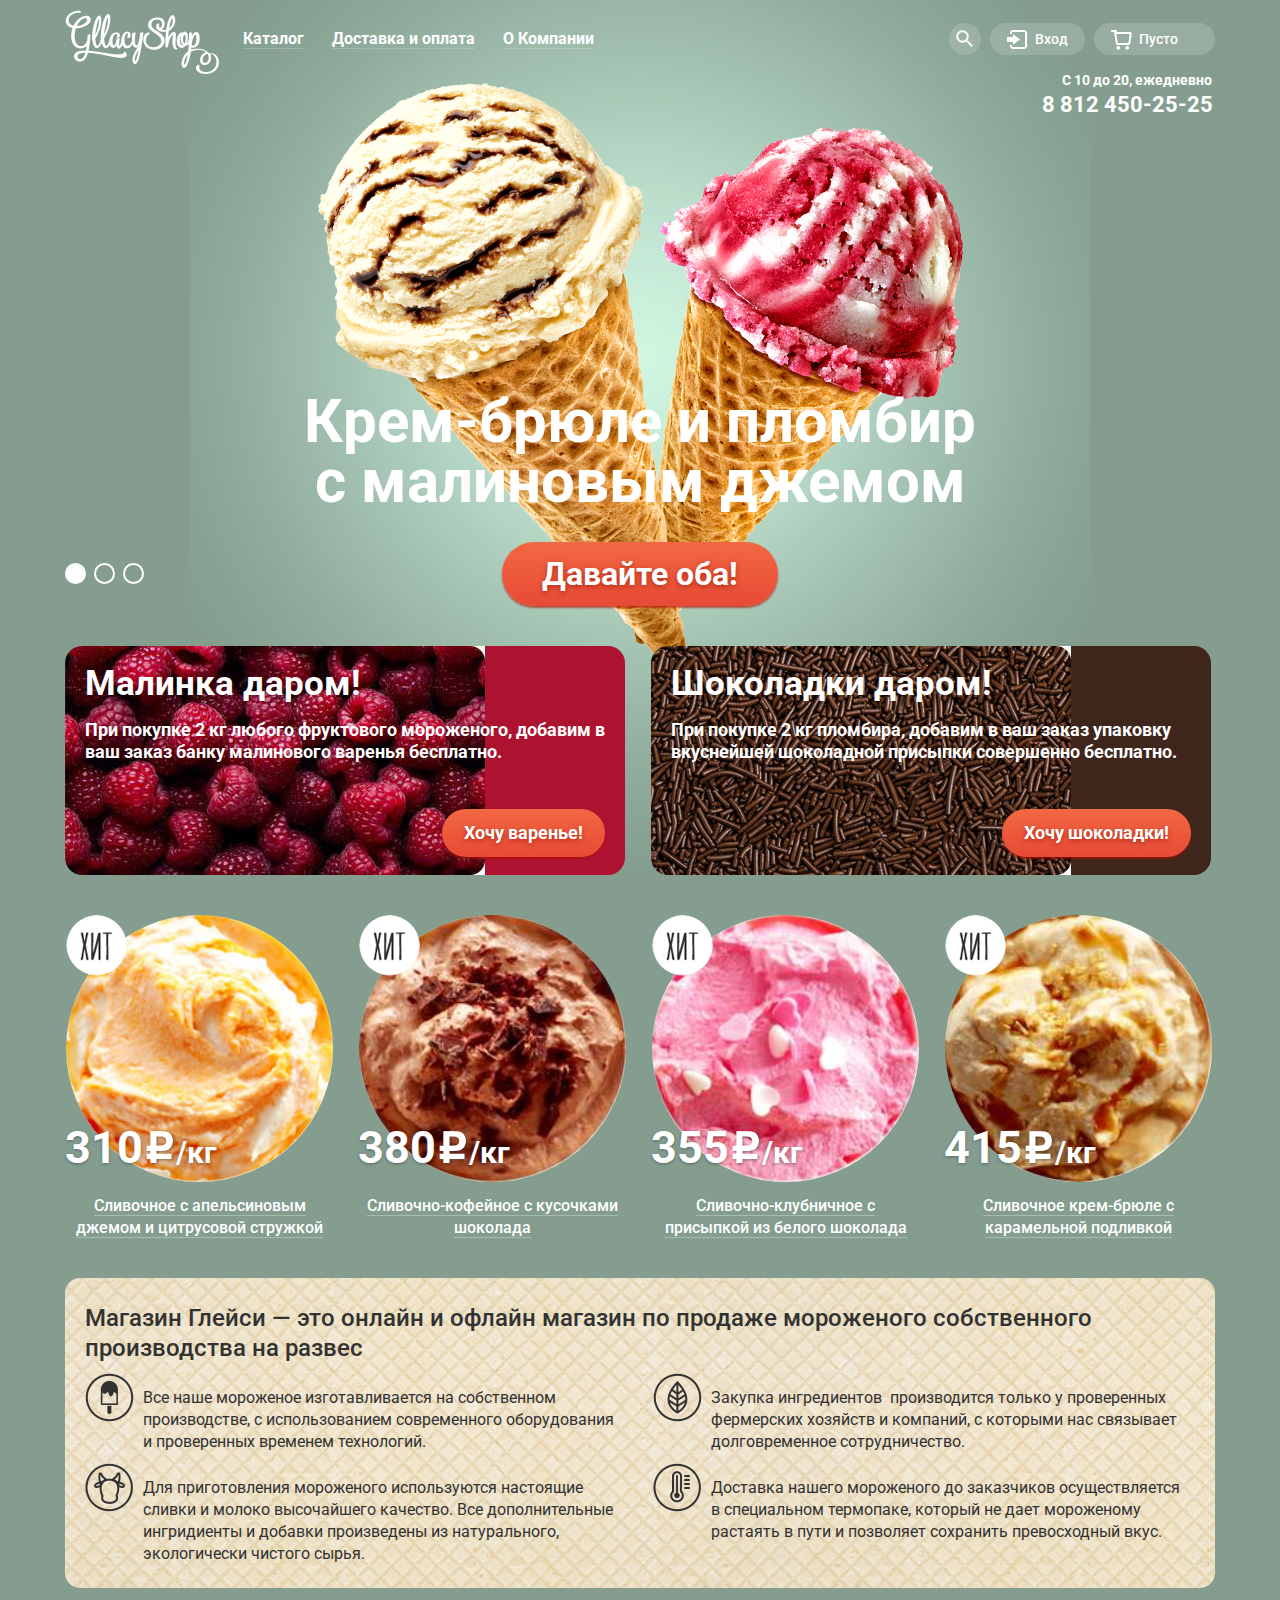
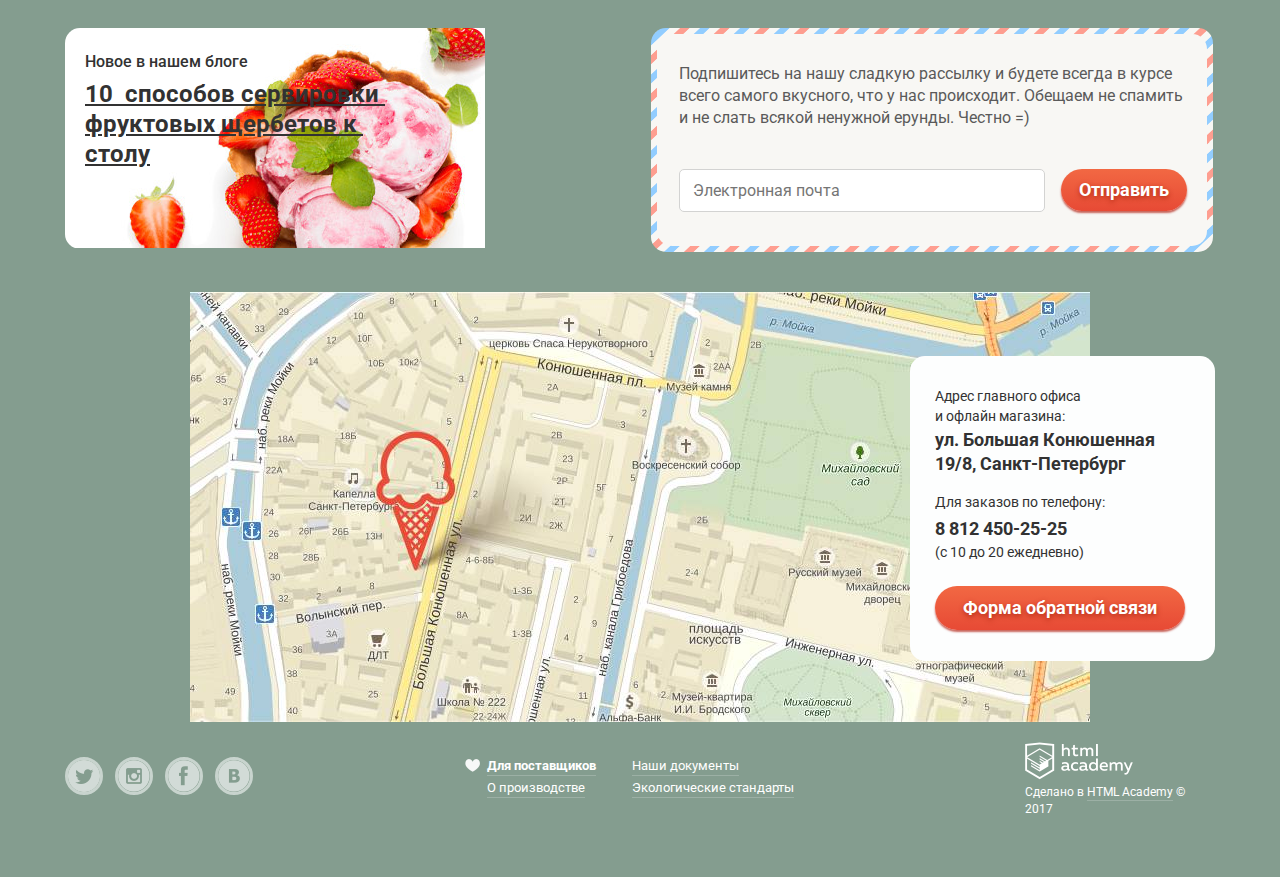
==== commit 43cd04e3: "perfect pixel" ====
--- a/index.html
+++ b/index.html
@@ -179,8 +179,9 @@
           </section>
         </div>
 
-        <div id="yandex-map" class="map">
+        <div class="map">
           <div class="center">
+
             <section class="contacts">
               <p class="contacts-adress"><span class="adress-title">Адрес главного офиса и офлайн магазина:</span><b>ул. Большая Конюшенная 19/8, Санкт-Петербург</b>
               </p>
@@ -188,7 +189,10 @@
               </p>
               <a class="btn login" href="form.html">Форма обратной связи</a>
             </section>
+<!-- <iframe src="https://api-maps.yandex.ru/frame/v1/-/C6q3f6IE" width="1200" height="430" frameborder="0"></iframe> -->
+
           </div>
+
         </div>
       </main>
 
@@ -243,6 +247,6 @@
       </div>
       <div class="modal-overlay"></div>
     </div>
-    <script src="js/script.js"></script>
+    <script src="js/script.min.js"></script>
   </body>
 </html>
--- a/css/style.css
+++ b/css/style.css
@@ -1,5 +1,4 @@
-
-body {
+﻿body {
   position: relative;
   
   min-width: 1200px;
@@ -218,7 +217,7 @@
 
 .btn {
   display: inline-block;
-  padding: 11px 22px;
+  padding: 12px 22px;
 
   font-weight: 700;
   font-size: 18px;
@@ -754,7 +753,7 @@
 
 .benefit-item p {
   margin: 0;
-  padding-bottom: 44px;
+  padding-bottom: 46px;
 }
 
 .benefit-item:nth-child(2n) {
@@ -812,7 +811,7 @@
 
 .catalog-item img {
   position: relative;
-  z-index: 4;
+  z-index: 2;
   margin-bottom: 7px;
   border-radius: 50%;
 }
@@ -849,7 +848,7 @@
   position: absolute;
   top: -5px; 
   left: -12px; 
-  z-index: 2; 
+  z-index: 4; 
   content: '';
   
   width: 295px;   
@@ -862,6 +861,10 @@
 
 .catalog-item:hover::after {
   opacity: 0.3;
+}
+
+.catalog-item:hover img{
+  z-index: 5;
 }
 
 .catalog-item::hover ~ .item-name span{
@@ -919,7 +922,7 @@
   width: 480px;
   
   margin-right: 26px;
-  padding-top: 22px;
+  padding-top: 24px;
   padding-left: 58px;
 }
 
@@ -963,6 +966,7 @@
   margin-right: 26px;
   padding: 25px 20px;
   padding-top: 23px;
+  padding-bottom: 28px;
 }
 
 .news-item:nth-child(2n) {
@@ -984,7 +988,7 @@
 .news-title {
   display: block;
   width: 295px;
-  margin-top: 3px;
+  margin-top: 6px;
   color: #323232;
 
   font-weight: 700;
@@ -1022,7 +1026,7 @@
 
 .subscription-title {
   margin: 0;
-  margin-bottom: 35px;
+  margin-bottom: 40px;
   
   font-weight: 400;
   font-size: 16px;
@@ -1091,6 +1095,10 @@
   position: relative;
 }
 
+/*.map-interactive {
+  margin: 0 auto;
+}*/
+
 .contacts {
   position: absolute;
   top: 64px;
@@ -1221,7 +1229,7 @@
 .main-sorting {
   width: 875px; 
   min-height: 135px;
-  margin-bottom: 22px;
+  margin-bottom: 25px;
   
   font-weight: 500;
 }
@@ -1229,7 +1237,7 @@
 .main-sorting fieldset {
   display: inline-block;
   
-  height: 60px;
+  /* height: 60px; */
   margin: 0;
   margin-right: 10px;
   margin-bottom: 15px;
@@ -1247,13 +1255,16 @@
 }
 
 .main-sorting label {
+  display: inline-block;
+  vertical-align: middle;
   font-size: 16px;
   line-height: 18px;
 }
 
 .sorting-overlay {
-  padding: 9px 19px;
+  padding-top: 7px;
   padding-bottom: 7px;
+  padding-left: 47px;
   background-color: rgba(255, 255, 255, 0.2);
   border-radius: 30px;
 }
@@ -1264,10 +1275,10 @@
 }
 
 .sorting-parameter select {
-  padding-top: 9px;
-  padding-right: 33px;
+  width: 193px;
+  padding-top: 7px;
   padding-bottom: 7px;
-  padding-left: 16px;
+  padding-left: 15px;
   color: #ffffff;
   background-color: rgba(255, 255, 255, 0.2);
   font: inherit;
@@ -1278,27 +1289,6 @@
 }
 
 
-.sorting-parameter::after {
-  position: absolute;
-  content: '';
-  right: 20px;
-  bottom: 13px;
-  
-  display: block;
-  height: 1px;
-  border: 5px solid #ffffff;
-  border-bottom: none;
-  border-left-color: transparent;
-  border-right-color: transparent;
-}
-
-.sorting-parameter:hover::after {
-  border: 5px solid #323232;
-  border-bottom: none;
-  border-left-color: transparent;
-  border-right-color: transparent;
-}
-
 .sorting-parameter select:hover {
   color: #323232;
   background-color: rgba(255, 255, 255, 1);
@@ -1315,9 +1305,12 @@
 .range-controls {
   position: relative;
   
-  width: 190px;
+  width: 205px;
   height: 21px;
-  padding: 7px 15px;
+  padding-top: 7px;
+  padding-right: 0;
+  padding-bottom: 7px;
+  padding-left: 15px;
   border-radius: 50px;
   background-color: rgba(255, 255, 255, 0.2);
 }
@@ -1325,6 +1318,7 @@
 .range-controls .scale {
   height: 5px;
   margin-top: 9px;
+  margin-right: 15px;
   background-color: rgba(255, 255, 255, 0.5);
 }
 
@@ -1365,13 +1359,13 @@
 .sorting-fat label {
   position: relative;
   
+  margin-right: 45px;
+  /* margin-left: 28px; */
+  cursor: pointer;
+}
+
+.sorting-fat label:last-child {
   margin-right: 17px;
-  margin-left: 28px;
-  cursor: pointer;
-}
-
-.sorting-fat label:last-child {
-  margin-right: 0;
 }
 
 .radiobtn-indicator {
@@ -1384,7 +1378,7 @@
 
 .main-sorting input[type="radio"] + .radiobtn-indicator {
   position: absolute;
-  top: 0;
+  top: -2px;
   left: -31px;
 
   -webkit-box-sizing: border-box;
@@ -1415,15 +1409,16 @@
   top: 3px;
   left: 3px;
 }
-.sorting-fill {
-  width: 705px;
-}
+
 
 .sorting-fill label {
   position: relative;
-  margin-right: 20px;
-  margin-left: 29px;
+  margin-right: 49px;
   cursor: pointer;
+}
+
+.sorting-fill label:last-child {
+   margin-right: 22px;
 }
 
 .main-sorting input[type="checkbox"],
@@ -1521,7 +1516,7 @@
 .sorting-btn {
   display: inline-block;
   margin-top: 22px;
-  padding: 7px 26px;
+  padding: 6px 26px;
 
   font: inherit;
   font-weight: 500;
@@ -1896,6 +1891,7 @@
   border: 0;
   cursor: pointer;
   background-color: #f8f7f4;
+  outline: none;
 }
 
 .modal-content-close::before,
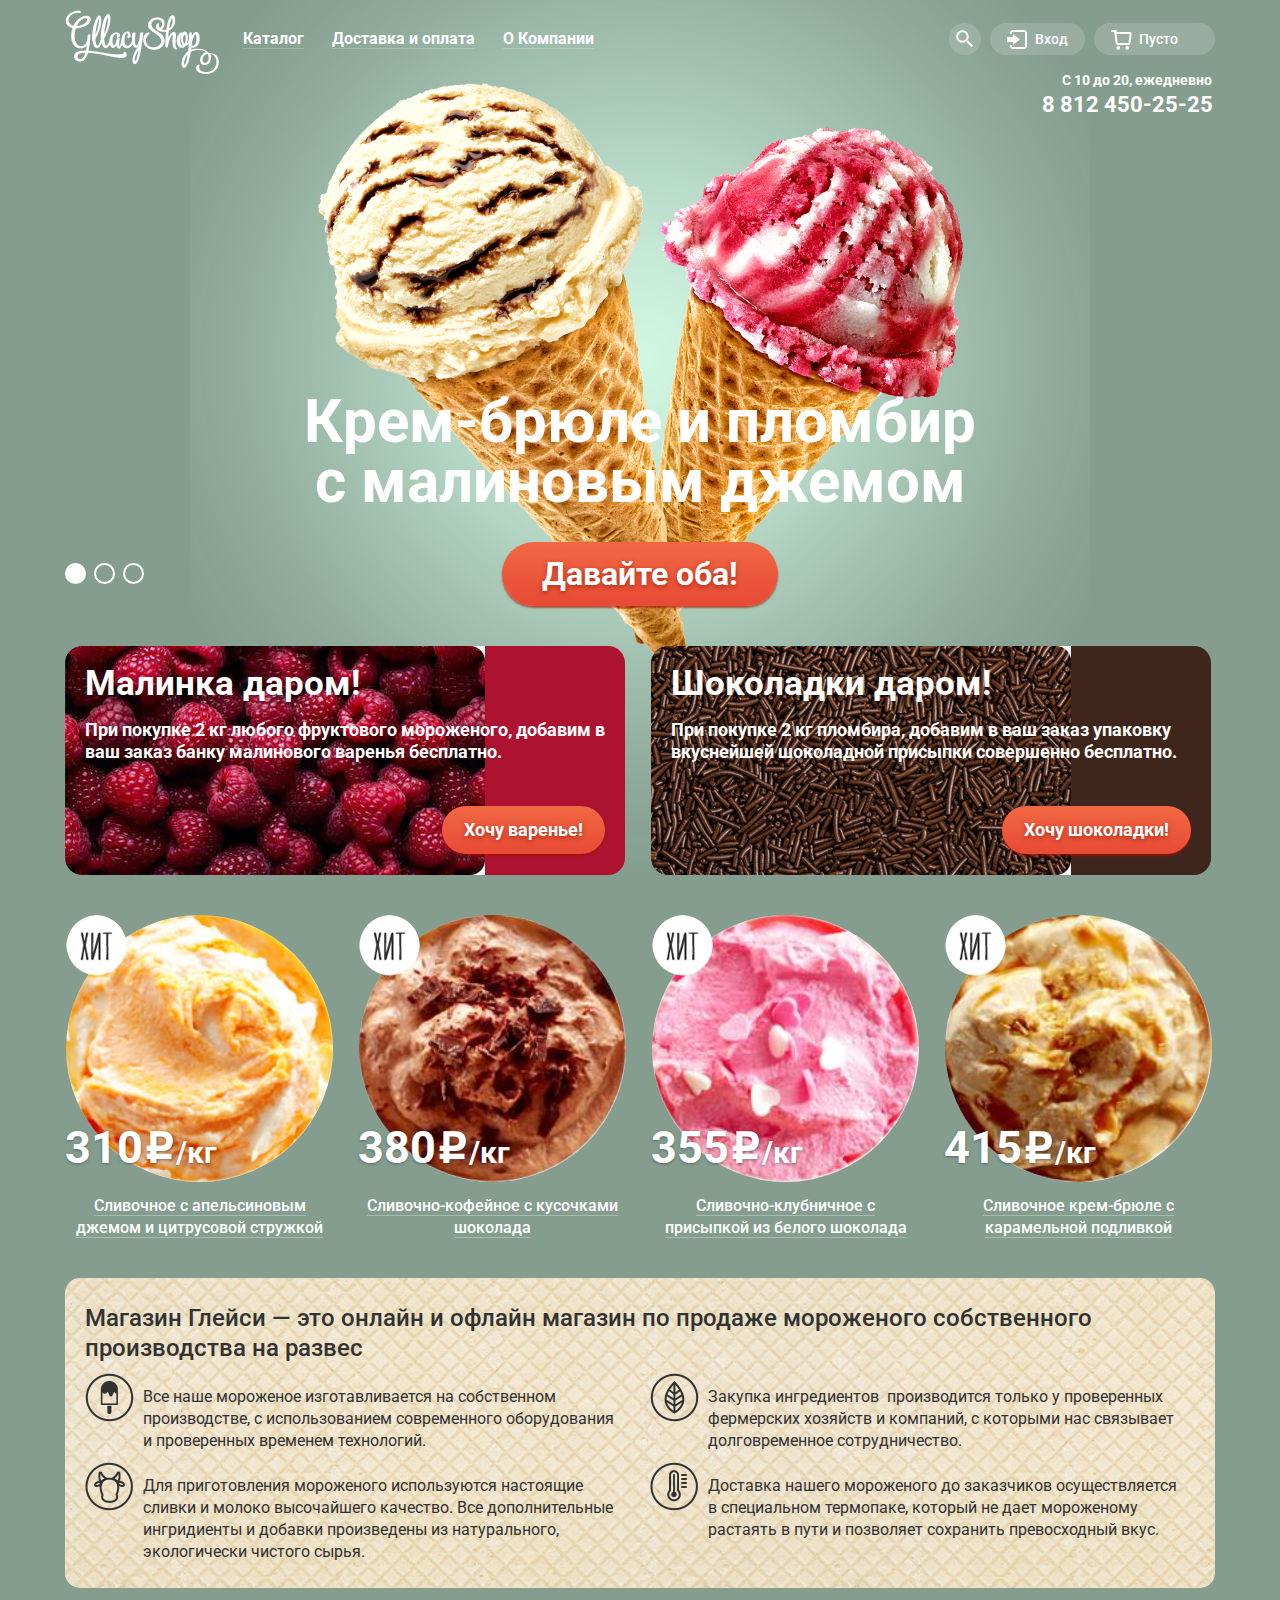
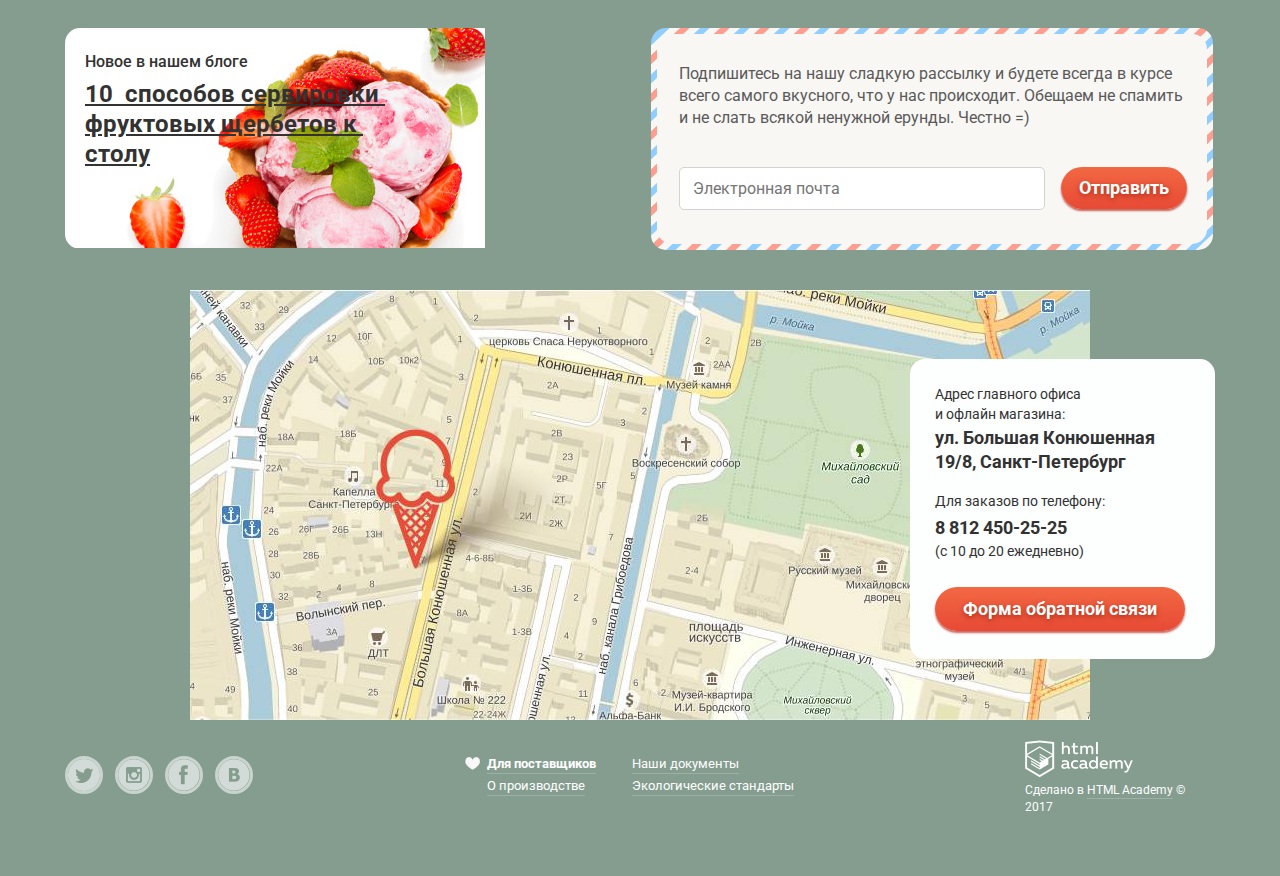
==== commit c4d1232a: "pixel perfect" ====
--- a/index.html
+++ b/index.html
@@ -6,7 +6,7 @@
     <title>HTML Academy: Глейси</title>
     <link rel="stylesheet" href="https://fonts.googleapis.com/css?family=Roboto:400,500,700&amp;subset=cyrillic">
     <link rel="stylesheet" href="css/normalize.css">
-    <link rel="stylesheet" href="css/style.css">
+    <link rel="stylesheet" href="css/style.min.css">
   </head>
   <body>
     <input type="radio" id="btn-1" name="toggle" checked>
@@ -177,22 +177,18 @@
               </div>
             </section>
           </section>
-        </div>
-
-        <div class="map">
-          <div class="center">
-
-            <section class="contacts">
+
+          <section class="contacts">
               <p class="contacts-adress"><span class="adress-title">Адрес главного офиса и офлайн магазина:</span><b>ул. Большая Конюшенная 19/8, Санкт-Петербург</b>
               </p>
               <p class="contacts-phone"><span class="phone-title">Для заказов по телефону:</span><b><a href="tel:+78124502525">8 812 450-25-25</a></b>(с 10 до 20 ежедневно)
               </p>
               <a class="btn login" href="form.html">Форма обратной связи</a>
             </section>
-<!-- <iframe src="https://api-maps.yandex.ru/frame/v1/-/C6q3f6IE" width="1200" height="430" frameborder="0"></iframe> -->
-
-          </div>
-
+        </div>
+
+        <div class="map">
+            <iframe src="https://api-maps.yandex.ru/frame/v1/-/C6q3f6IE" width=100% height=100% frameborder="0"></iframe>
         </div>
       </main>
 
--- a/css/style.min.css
+++ b/css/style.min.css
@@ -0,0 +1 @@
+.container,body{background-color:#849d8f}body{position:relative;min-width:1200px;margin:0;font-weight:400;font-size:16px;line-height:22px;font-family:'Roboto','Arial',sans-serif;color:#fff}.clearfix::after{content:'';display:table;clear:both}.container{background-repeat:no-repeat;background-position:top center;-webkit-transition:background-image .5s ease,background-color .5s ease;transition:background-image .5s ease,background-color .5s ease}.container::after,.container::before{content:'';visibility:hidden}.container::before{background-image:url(../img/slider/slide2.png)}.container::after{background-image:url(../img/slider/slide3.png)}.center{position:relative;width:1150px;margin:0 auto;padding:0 27px}.page-header{position:relative;min-height:75px;padding-top:10px}.main-navigation{float:left;font-weight:700;line-height:18px}.main-menu{float:left;max-width:500px}.header-logo{float:left;width:154px;margin-right:12px}.main-navigation .main-menu{padding:0;list-style:none}.about-us ul,.breadcrumbs ul,.main-navigation .sub-menu,.user-block ul{margin:0;padding:0;list-style:none}.main-navigation .main-menu{margin:13px 0 0}.main-menu>li{display:inline-block;vertical-align:top}.main-menu a{display:block;padding:7px 12px;color:#fff;text-decoration:none}.main-menu_item>a::after{content:'';display:block;height:1px;background:#fff;opacity:.2}.active>a::after,.sub-menu{display:none}.main-menu .main-menu_item{padding-bottom:5px}.main-menu .active>a{text-decoration:none;background-color:#d07058;border-radius:20px}.main-menu_item a:hover{color:#333;background-color:#f7f6f3;border-radius:20px}.main-menu_item a:active{color:#333;background-color:rgba(248,247,244,.988);-webkit-box-shadow:inset 0 2px 1px 0 #696969;box-shadow:inset 0 2px 1px 0 #696969}.sub-menu{position:absolute;top:60px;left:185px;z-index:4;width:145px;font-weight:400;font-size:14px;background-color:#f8f7f4;border-radius:5px;-webkit-box-shadow:0 20px 20px 0 rgba(0,0,0,.4);box-shadow:0 20px 20px 0 rgba(0,0,0,.4);overflow:hidden}.sub-menu_new,.user-block li{position:relative}.sub-menu_new::after{content:'';position:absolute;top:38px;right:10px;left:7px;display:block;height:1px;background-color:rgba(209,208,206,.8)}.sub-menu a{padding:8px 20px 5px;text-decoration:none;color:#323232}.sub-menu_melorin a,.sub-menu_new a{padding-bottom:12px}.catalog-item:hover .btn,.main-menu_catalog:hover .sub-menu,.user-basket:hover .basket,.user-enter:hover .enter,.user-search:hover .search{display:block}.btn,.sub-menu .active>a{border-radius:0;color:#fff}.sub-menu a:hover{color:#323232;background:#fbded7;border-radius:0;-webkit-box-shadow:none;box-shadow:none}.sub-menu a:active{color:#323232;background:#f6b5a5}.btn{display:inline-block;padding:12px 22px;font-weight:700;font-size:18px;line-height:24px;vertical-align:top;text-decoration:none;text-shadow:0 2px 5px rgba(160,32,11,.76);background:#f26843;background:-webkit-gradient(linear,left top, left bottom,from(#f26843),to(#e74a35));background:linear-gradient(to bottom,#f26843 0%,#e74a35 100%);border:0;border-radius:100px;-webkit-box-shadow:0 2px 2px rgba(172,16,0,.64);box-shadow:0 2px 2px rgba(172,16,0,.64);cursor:pointer}.user-block{float:right;max-width:350px;margin-top:13px;font-weight:500;font-size:14px;line-height:16px}.user-block li{display:inline-block;vertical-align:top;margin-left:6px;padding-bottom:5px}.user-block input:not(.btn){display:block;-webkit-box-sizing:border-box;box-sizing:border-box;width:100%;height:45px;padding:1px 13px;border:1px solid #d3d3d2;border-radius:5px;font:inherit;font-weight:700;font-size:14px;line-height:24px}.subscription input:not(.btn):hover,.user-block input:not(.btn):hover{padding:0 12px;border-width:2px;border-color:#9a9a9a}.user-block input:focus{outline:0;border-width:2px;border-color:#2e88e4}.user-block label{position:absolute;top:7px;display:none;margin-left:14px;color:#5b9ddf;font-size:11px;line-height:13px}label[for=password]{top:70px}.user-block input:focus+label{display:block;-webkit-transition:scale(.5) .5s ease;transition:scale(.5) .5s ease}.user-search{margin-left:0}.user-search>a{background-image:url(../img/icons/search.png);background-position:10px 7px}.user-basket>a,.user-enter>a,.user-search>a{display:block;text-decoration:none;padding:8px 17px 8px 45px;color:#fff;background-color:rgba(234,234,234,.2);background-repeat:no-repeat;border-radius:20px}.user-basket>a{background-image:url(../img/icons/search.png);background-position:10px 7px}.user-search a{height:32px;width:32px;padding:0}.basket-empty a{padding-right:37px}.basket-full>a{padding-right:18px;color:#323232}.user-basket>a:hover,.user-enter>a:hover,.user-search a:hover{color:#323232;background-color:#eaeaea;background-repeat:no-repeat}.user-search a,.user-search a:hover{background-position:7px 7px}.user-search a:hover{background-image:url(../img/icons/search1.png)}.user-enter>a{background-image:url(../img/icons/enter.png);background-position:17px 7px}.basket-empty>a,.user-enter>a:hover{background-image:url(../img/icons/enter1.png);background-position:17px 7px}.basket-empty>a{background-image:url(../img/icons/basket.png)}.basket-empty>a:hover,.basket-full>a,.basket-full>a:hover{background-image:url(../img/icons/basket1.png);background-position:17px 7px}.basket-empty>a:hover{background-image:url(../img/icons/basket.png)}.user-block form{border-radius:5px;-webkit-box-shadow:0 20px 20px 0 rgba(0,0,0,.4);box-shadow:0 20px 20px 0 rgba(0,0,0,.4)}.enter,.search{position:absolute;top:35px;right:0;z-index:4;display:none;width:310px;padding:20px 15px;background-color:#f8f7f4}.enter{top:37px;width:242px;height:174px;padding:20px 16px}.enter input{margin-bottom:19px}.enter .enter-help{float:right;width:120px}.basket,.enter-help a{display:inline-block;color:#323232;font-size:13px;line-height:22px}.enter-help a:active,.enter-help a:hover{color:#e84d37}.enter .btn{margin-bottom:0;padding:10px 22px;border-radius:22px}.basket{position:absolute;top:35px;right:0;z-index:4;display:none;width:510px;padding:20px 15px;font-weight:400;line-height:16px;background-color:#f8f7f3;border-radius:5px;-webkit-box-shadow:0 20px 20px 0 rgba(0,0,0,.4);box-shadow:0 20px 20px 0 rgba(0,0,0,.4)}.basket table{border-collapse:collapse;margin-bottom:15px}td{padding-top:10px;padding-right:12px;vertical-align:top}.basket-delete a{position:relative;display:inline-block;width:12px;height:12px}.basket-delete a::after,.basket-delete a::before{content:'';position:absolute;top:-2px;right:2px;display:block;width:1px;height:14px;-webkit-transform:rotate(45deg);transform:rotate(45deg);background-color:#323232}.basket-delete a::after{-webkit-transform:rotate(-45deg);transform:rotate(-45deg)}.basket-item{height:55px}.basket-photo{padding-top:0;text-align:center}.basket-name{width:220px}.basket-cost,.basket-prise{padding-left:15px}.basket a:not(.btn){color:#323232;text-decoration:none}.basket span{color:#323232;opacity:.5}.basket img{border-radius:50%}.basket .total-order{position:relative;margin-bottom:15px;font-weight:700;font-size:15px;line-height:18px;text-align:right}.basket::after{content:'';position:absolute;right:15px;bottom:112px;left:15px;display:block;height:1px;background-color:#d2d1cd}.basket .btn{float:right;padding:10px 15px 12px}.header-contacts{position:absolute;top:69px;right:30px;z-index:3;width:170px;font-weight:700;text-align:right}.header-contacts span{display:inline-block;margin-bottom:5px;font-size:14px;line-height:16px}.header-contacts a{font-size:22px;line-height:24px;text-decoration:none;color:#fff;white-space:nowrap}.slider{position:relative;margin-bottom:40px;padding-top:307px;text-align:center;color:#fff}.slide,input[name=toggle]{display:none}.slider-title{width:700px;margin:0 auto 30px;font-weight:700;font-size:60px;line-height:60px}.slide .btn{padding:10px 40px;font-size:32px;line-height:44px}.btn:hover{background:-webkit-gradient(linear,left top, left bottom,from(#f58669),to(#ec6f5e));background:linear-gradient(to bottom,#f58669 0%,#ec6f5e 100%);-webkit-box-shadow:0 2px 2px #ac1000;box-shadow:0 2px 2px #ac1000}.btn:active{background:-webkit-gradient(linear,left top, left bottom,from(#d84732),to(#e1613e));background:linear-gradient(to bottom,#d84732 0%,#e1613e 100%);-webkit-box-shadow:inset 0 2px 2px #ac1000;box-shadow:inset 0 2px 2px #ac1000}.slider-controls{position:absolute;bottom:21px;left:0;z-index:20;font-size:0}.slider-controls label{display:inline-block;width:17px;height:17px;margin-right:8px;vertical-align:top;background-color:transparent;border:2px solid #fff;border-radius:50%;cursor:pointer}#btn-1:checked~.container #slide1,#btn-2:checked~.container #slide2,#btn-3:checked~.container #slide3{display:block}#btn-1:checked~.container{background-color:#849d8f;background-image:url(../img/slider/slide1.png)}#btn-2:checked~.container{background-color:#8996a6;background-image:url(../img/slider/slide2.png)}#btn-3:checked~.container{background-color:#9d8b84;background-image:url(../img/slider/slide3.png)}#btn-1:checked~.container label[for=btn-1],#btn-2:checked~.container label[for=btn-2],#btn-3:checked~.container label[for=btn-3]{background-color:#fff}.slider-controls label:hover{background-color:rgba(255,255,255,.4)}.benefit{margin-bottom:40px}.benefit-item{position:relative;float:left;width:520px;min-height:195px;padding:17px 20px;font-weight:700;font-size:18px;border-radius:17px}.benefit-item h2{margin:0;padding-bottom:15px;font-size:35px;line-height:41px}.benefit-item p{margin:0;padding-bottom:43px}.benefit-item:nth-child(2n){margin-left:26px}.benefit-item .btn{float:right}.benefit-1{background:url(../img/benefit1.jpg) no-repeat;background-color:#ad1330}.benefit-2{background:url(../img/benefit2.jpg) no-repeat;background-color:#3f261c}.catalog{display:-webkit-box;display:-ms-flexbox;display:flex;-ms-flex-wrap:wrap;flex-wrap:wrap;-webkit-box-pack:start;-ms-flex-pack:start;justify-content:flex-start}.catalog-item{position:relative;width:269px;margin-right:24px;margin-bottom:30px;text-align:center}.about-us li:nth-child(2n),.catalog-item:nth-child(4n){margin-right:0}.hit::before{position:absolute;z-index:10;content:'';width:61px;height:61px;background:url(../img/hit.png);border-radius:50%}.catalog-item img{position:relative;z-index:2;margin-bottom:7px;border-radius:50%}.item-price{position:absolute;z-index:6;top:210px;left:0;font-weight:700;font-size:45px;line-height:45px;text-shadow:0 1px 3px rgba(49,50,53,.5);white-space:pre;background:url(../img/icons/R.png) no-repeat 80px 5px}.price-weight{font-size:30px}.item-name{min-height:53px;padding:0 6px;font-weight:500}.item-name span{border-bottom:1px solid rgba(255,255,255,.3)}.catalog-item::after{position:absolute;top:-5px;left:-12px;z-index:4;content:'';width:295px;height:405px;background-color:#fff;opacity:0;border-radius:7px}.catalog-item:hover::after{opacity:.3}.catalog-item:hover img{z-index:5}.catalog-item::hover~.item-name span{border-bottom:none}.catalog-item:hover>.item-name span{border-bottom:none}.catalog-item .btn{position:absolute;bottom:-45px;left:35px;z-index:20;display:none;padding:11px 14px;border-radius:20px}.about-us{margin-bottom:40px;padding:25px 20px;color:#323232;background:#eaddc1 url(../img/waffle.jpg);border-radius:15px}.about-us h2{margin:0;font-weight:500;font-size:24px;line-height:30px;color:#323232}.about-us li{display:inline-block;vertical-align:top;width:480px;margin-right:23px;padding-top:23px;padding-left:58px}.about-item{background-repeat:no-repeat;background-position:0 10px}.about-1{background-image:url(../img/li1.png)}.about-2{white-space:pre-wrap;background-image:url(../img/li2.png)}.about-3{background-image:url(../img/li3.png)}.about-4{background-image:url(../img/li4.png)}.news{margin-bottom:40px;font-weight:500}.news-item{float:left;width:520px;min-height:170px;margin-right:26px;padding:23px 20px 28px}.news-item:nth-child(2n){margin-right:0}.news-item span{font-weight:500}.news .blog{color:#323232;background-color:#fff;background:url(../img/news1.jpg) no-repeat;border-radius:15px}.news-title{display:block;width:295px;margin-top:6px;color:#323232;font-weight:700;font-size:24px;line-height:30px;white-space:pre-wrap}.news-title:active,.news-title:hover{color:#e84d37}.news .subscription{width:550px;padding:6px;color:#5a5a5a;background:#f8f7f4;background-image:url(../img/news2.png);border-radius:15px}.subscription-content{position:relative;padding:29px 20px 34px 22px;background:#f8f7f4;border-radius:15px}.subscription-title{margin:0 0 38px;font-weight:400;font-size:16px;line-height:22px}.subscription input:not(.btn){-webkit-box-sizing:border-box;box-sizing:border-box;width:72%;height:43px;padding:1px 13px;font:inherit;font-weight:700;font-size:16px;line-height:24px;border:1px solid #d3d3d2;border-radius:5px}.subscription input:focus{outline:0;border-width:2px;border-color:#2e88e4}.subscription label{position:absolute;bottom:38%;left:0;display:none;margin-left:35px;color:#5b9ddf;font-size:11px;line-height:13px}.feedback input:focus+label,.feedback textarea:focus+label,.subscription input:focus+label{display:block}.subscription .btn{float:right;padding:10px 18px;font:inherit;font-weight:700;font-size:18px}.map{height:430px;margin-bottom:8px;background:url(../img/map.jpg) no-repeat center 0}.contacts{position:absolute;bottom:-409px;right:27px;width:255px;min-height:255px;padding:25px 25px 20px;color:#323232;font-weight:400;font-size:14px;line-height:20px;background-color:#fdfefe;border-radius:15px}.contacts b{font-size:18px}.contacts-adress{width:230px;margin:0 0 16px}.adress-title{display:block;width:150px;padding-bottom:2px}.contacts-adress b{line-height:24px}.contacts-phone{margin:0 0 25px;line-height:22px}.phone-title{display:block;width:175px;padding-bottom:5px}.contacts-phone a{display:block;color:#323232;text-decoration:none}.contacts .btn{padding:10px 28px}.shop-header{min-height:65px;margin-top:12px}.breadcrumbs li{position:relative;display:inline-block;vertical-align:top;padding-right:18px;font-size:14px;line-height:16px}.breadcrumbs li:last-child{padding-right:0}.breadcrumbs li::after{content:'»';position:absolute;top:0;right:5px;opacity:.5}.breadcrumbs a{color:#fff;text-decoration:none}.breadcrumbs a::after,.copyright .made-by::after,.extra-info a::after{content:'';display:block;height:1px;background:#fff;opacity:.2}.breadcrumbs a:active,.breadcrumbs a:hover{color:#ffbc9e}.breadcrumbs a:active::after,.breadcrumbs a:hover::after,.extra-info a:active::after,.extra-info a:hover::after,.made-by:active::after,.made-by:hover::after{background:#ffbc9e}h1{margin:0 0 23px;font-size:35px;line-height:41px}.main-sorting{width:875px;min-height:135px;margin-bottom:25px;font-weight:500}.main-sorting fieldset{display:inline-block;margin:0 10px 17px 0;padding:0;vertical-align:top;border:0}.main-sorting legend{margin-bottom:6px;margin-left:16px;font-size:14px;line-height:16px}.main-sorting label{display:inline-block;vertical-align:middle;font-size:16px;line-height:18px}.sorting-overlay,.sorting-parameter select{padding-top:7px;padding-bottom:7px;padding-left:47px;background-color:rgba(255,255,255,.2);border-radius:30px}.sorting-parameter{position:relative;width:195px}.sorting-parameter select{width:193px;padding-left:15px;color:#fff;font:inherit;border:0;border-radius:100px;outline:0;-webkit-appearance:none}.sorting-parameter select:hover{color:#323232;background-color:#fff}.sorting-parameter option{color:#000}.sorting-price{width:200px}.range-controls{position:relative;width:205px;height:21px;padding:7px 0 7px 15px;border-radius:50px;background-color:rgba(255,255,255,.2)}.range-controls .scale{height:5px;margin-top:9px;margin-right:15px;background-color:rgba(255,255,255,.5)}.range-controls .bar{height:5px;width:55%;margin-left:25px;background-color:#fff}.toggle{position:absolute;top:8px;left:0;width:21px;height:21px;background-color:#f8f7f4;-webkit-box-shadow:0 2px 2px 0 rgba(0,0,0,.1);box-shadow:0 2px 2px 0 rgba(0,0,0,.1);border-radius:50%;cursor:pointer}.toggle-min{left:37px}.toggle-max{left:134px}.main-sorting .sorting-fat{margin-right:0}.sorting-fat label{position:relative;margin-right:45px;cursor:pointer}.sorting-fat label:last-child{margin-right:17px}.checkbox-indicator,.radiobtn-indicator{display:inline-block;width:20px;height:20px;cursor:pointer}.main-sorting input[type=radio]+.radiobtn-indicator{position:absolute;top:-2px;left:-31px;-webkit-box-sizing:border-box;box-sizing:border-box;border:1px solid #fff;border-radius:50%}.main-sorting input[type=checkbox]+.checkbox-indicator:hover,.main-sorting input[type=radio]+.radiobtn-indicator:hover{border:2px solid #fff}.main-sorting input[type=radio]:checked+.radiobtn-indicator::before{content:"";position:absolute;top:4px;left:4px;width:10px;height:10px;background-color:#fff;border-radius:50%}.main-sorting input[type=radio]:checked+.radiobtn-indicator:hover::before{top:3px;left:3px}.sorting-fill label{position:relative;margin-right:50px;cursor:pointer}.sorting-fill label:last-child{margin-right:18px}.main-sorting input[type=checkbox],.main-sorting input[type=radio]{display:none}.main-sorting input[type=checkbox]+.checkbox-indicator{position:absolute;top:-1px;left:-31px;-webkit-box-sizing:border-box;box-sizing:border-box;border:1px solid #fff;border-radius:4px}.main-sorting input[type=checkbox]:checked+.checkbox-indicator::before{content:'';position:absolute;height:2px;background-color:#fff}.main-sorting input[type=checkbox]:checked+.checkbox-indicator::after{content:'';position:absolute;top:8px;left:6px;width:10px;height:2px;background-color:#fff;-webkit-transform:rotate(-45deg);transform:rotate(-45deg)}.main-sorting input[type=checkbox]:checked+.checkbox-indicator::before{top:9px;left:3px;width:6px;-webkit-transform:rotate(45deg);transform:rotate(45deg)}.main-sorting input[type=checkbox]:checked+.checkbox-indicator:hover::before{top:8px;left:2px}.main-sorting input[type=checkbox]:checked+.checkbox-indicator:hover::after{top:7px;left:5px}.main-sorting input[type=checkbox]:disabled+.checkbox-indicator,.main-sorting input[type=radio]:disabled+.radiobtn-indicator{opacity:.2;border:1px solid #fff;cursor:default}.main-sorting input[type=checkbox]:disabled+.checkbox-indicator:hover::after{top:8px;left:2px}.main-sorting input[type=checkbox]:disabled+.checkbox-indicator:hover::before{top:9px;left:3px}.main-sorting input[type=radio]:disabled+.radiobtn-indicator:hover::before{top:4px;left:4px}.disabled{color:rgba(255,255,255,.2)}.paginator,.sorting-btn{font-weight:500;font-size:16px;line-height:18px}.sorting-btn{display:inline-block;margin-top:22px;padding:7px 27px;font:inherit;vertical-align:top;color:#fff;text-decoration:none;background:rgba(255,255,255,.2);border:2px solid #fff;border-radius:100px;cursor:pointer;outline:0}.sorting-btn:hover{color:#323232;background:#fff}.sorting-btn:active{color:#323232;background-color:#ededed;-webkit-box-shadow:inset 0 2px 1px 0 rgba(105,105,105,.4);box-shadow:inset 0 2px 1px 0 rgba(105,105,105,.4)}.paginator{min-height:35px;margin:0 0 28px;padding-top:42px;list-style:none;text-align:right}.extra-info li,.paginator li{display:inline-block;vertical-align:top}.paginator li{text-align:center}.paginator a{display:block;width:17px;height:17px;padding:4px;color:#fff;border-radius:50%;text-decoration:none}.paginator a:hover{background-color:rgba(255,255,255,.2)}.paginator .active>a,.paginator a:active{color:#323232;background-color:#fff}.paginator .prev{margin-right:7px}.paginator .next{margin-left:14px}.paginator .next>a,.paginator .prev>a{padding:4px 0;background-image:url(../img/icons/prev.png);background-repeat:no-repeat;background-position:center 5px}.paginator .next>a{width:10px;background-image:url(../img/icons/next.png)}.paginator .disabled>a{cursor:default;opacity:.2}.paginator .next>a:hover,.paginator .prev>a:hover{background-color:transparent}.page-footer{min-height:65px;padding-top:12px;padding-bottom:20px}.footer-inner{border-top:1px solid rgba(255,255,255,.3)}.social{float:left;width:250px;min-height:100px;padding-top:16px;margin-right:150px}.social-btn{display:inline-block;vertical-align:middle;width:32px;height:32px;margin-right:8px;border:3px solid #dae2de;border-radius:50%;opacity:.8}.social-btn-tw{background:url(../img/icons/tw.png) no-repeat center 0}.social-btn-ig{background:url(../img/icons/ig.png) no-repeat center 0}.social-btn-fb{background:url(../img/icons/fb.png) no-repeat center 0}.social-btn-vk{background:url(../img/icons/vk.png) no-repeat center 0}.social-btn:hover{opacity:1}.social-btn:active{opacity:.8;-webkit-box-shadow:inset 0 2px 1px 0 #888;box-shadow:inset 0 2px 1px 0 #888;border-color:rgba(218,226,222,.71)}.extra-info{float:left;width:500px;min-height:50px;padding-top:15px}.extra-info ul{margin:0;padding:0;list-style:none;font-size:0}.extra-info li{font-weight:400;font-size:13px;line-height:18px}.extra-info li:nth-child(odd){width:29%}.extra-info li:nth-child(even){width:71%}.extra-info a{padding-left:22px}.extra-info .special{background:url(../img/icons/heart.png) no-repeat 0 2px}.copyright a:active,.copyright a:hover,.extra-info a:active,.extra-info a:hover{color:#ffbc9e}.copyright{float:right;width:190px;min-height:70px;font-weight:400;font-size:12px;line-height:16px;font-style:normal}.copyright a,.extra-info a{display:inline-block;color:#fff;text-decoration:none}.copyright span{display:block;vertical-align:top;text-align:left}@-webkit-keyframes bounce{0%{-webkit-transform:translateY(-2000px);transform:translateY(-2000px)}70%{-webkit-transform:translateY(30px);transform:translateY(30px)}90%{-webkit-transform:translateY(-10px);transform:translateY(-10px)}to{-webkit-transform:translateY(0);transform:translateY(0)}}@keyframes bounce{0%{-webkit-transform:translateY(-2000px);transform:translateY(-2000px)}70%{-webkit-transform:translateY(30px);transform:translateY(30px)}90%{-webkit-transform:translateY(-10px);transform:translateY(-10px)}to{-webkit-transform:translateY(0);transform:translateY(0)}}@-webkit-keyframes shake{0%,to{-webkit-transform:translateX(0);transform:translateX(0)}10%,30%,50%,70%,90%{-webkit-transform:translateX(-10px);transform:translateX(-10px)}20%,40%,60%,80%{-webkit-transform:translateX(10px);transform:translateX(10px)}}@keyframes shake{0%,to{-webkit-transform:translateX(0);transform:translateX(0)}10%,30%,50%,70%,90%{-webkit-transform:translateX(-10px);transform:translateX(-10px)}20%,40%,60%,80%{-webkit-transform:translateX(10px);transform:translateX(10px)}}.modal-content{position:fixed;top:30%;left:50%;z-index:30;display:none;width:430px;height:400px;margin-top:-120px;margin-left:-250px;padding:25px;background-color:#f8f7f4;border-radius:10px}.modal-content-show{display:block;-webkit-animation:bounce .6s;animation:bounce .6s}.modal-error{-webkit-animation:shake .6s;animation:shake .6s}.modal-content-close{position:absolute;top:15px;right:15px;width:16px;height:16px;font-size:0;border:0;cursor:pointer;background-color:#f8f7f4;outline:0}.modal-content-close::after,.modal-content-close::before{content:'';position:absolute;bottom:-3px;left:7px;display:block;width:2px;height:22px;-webkit-transform:rotate(45deg);transform:rotate(45deg);background-color:#323232}.modal-content-close::after{-webkit-transform:rotate(-45deg);transform:rotate(-45deg)}.feedback{font-weight:400;font-size:16px;line-height:24px}.feedback span{display:inline-block;margin-bottom:20px;color:#323232;font-weight:500;font-size:24px;line-height:28px}.feedback input:not(.btn){display:block;-webkit-box-sizing:border-box;box-sizing:border-box;width:62%;height:43px;margin-bottom:20px;padding-left:13px;font:inherit;font-weight:700;font-size:16px;line-height:24px;border:1px solid #d3d3d2;border-radius:5px}.feedback textarea{-webkit-box-sizing:border-box;box-sizing:border-box;width:415px;height:145px;margin-bottom:17px;padding:10px 0 0 13px;font:inherit;font-weight:700;font-size:16px;line-height:24px;border:1px solid #d3d3d2;border-radius:5px}.feedback input:not(.btn):hover{padding:0 12px;border:2px solid #9a9a9a}.feedback textarea:not(.btn):hover{border:2px solid #9a9a9a;padding:9px 12px 0}.feedback input:focus,.feedback textarea:focus{outline:0;border-width:2px;border-color:#2e88e4}.feedback .btn{float:right}.modal-overlay{position:fixed;top:0;left:0;z-index:20;display:none;width:100%;height:100%;background:#000;opacity:.302}.modal-overlay-show{display:block}.feedback label{position:absolute;top:60px;left:39px;display:none;color:#5b9ddf;font-size:11px;line-height:13px}label[for=email-3]{top:122px}label[for=text]{top:185px}:focus::-webkit-input-placeholder{color:transparent}:focus:-moz-placeholder,:focus::-moz-placeholder{color:transparent}:focus:-ms-input-placeholder{color:transparent}::-webkit-input-placeholder{font-weight:400;line-height:24px}::-moz-placeholder{font-weight:400;line-height:24px}:focus:-moz-placeholder{font-weight:400;line-height:24px}:focus:-ms-input-placeholder{font-weight:400;line-height:24px}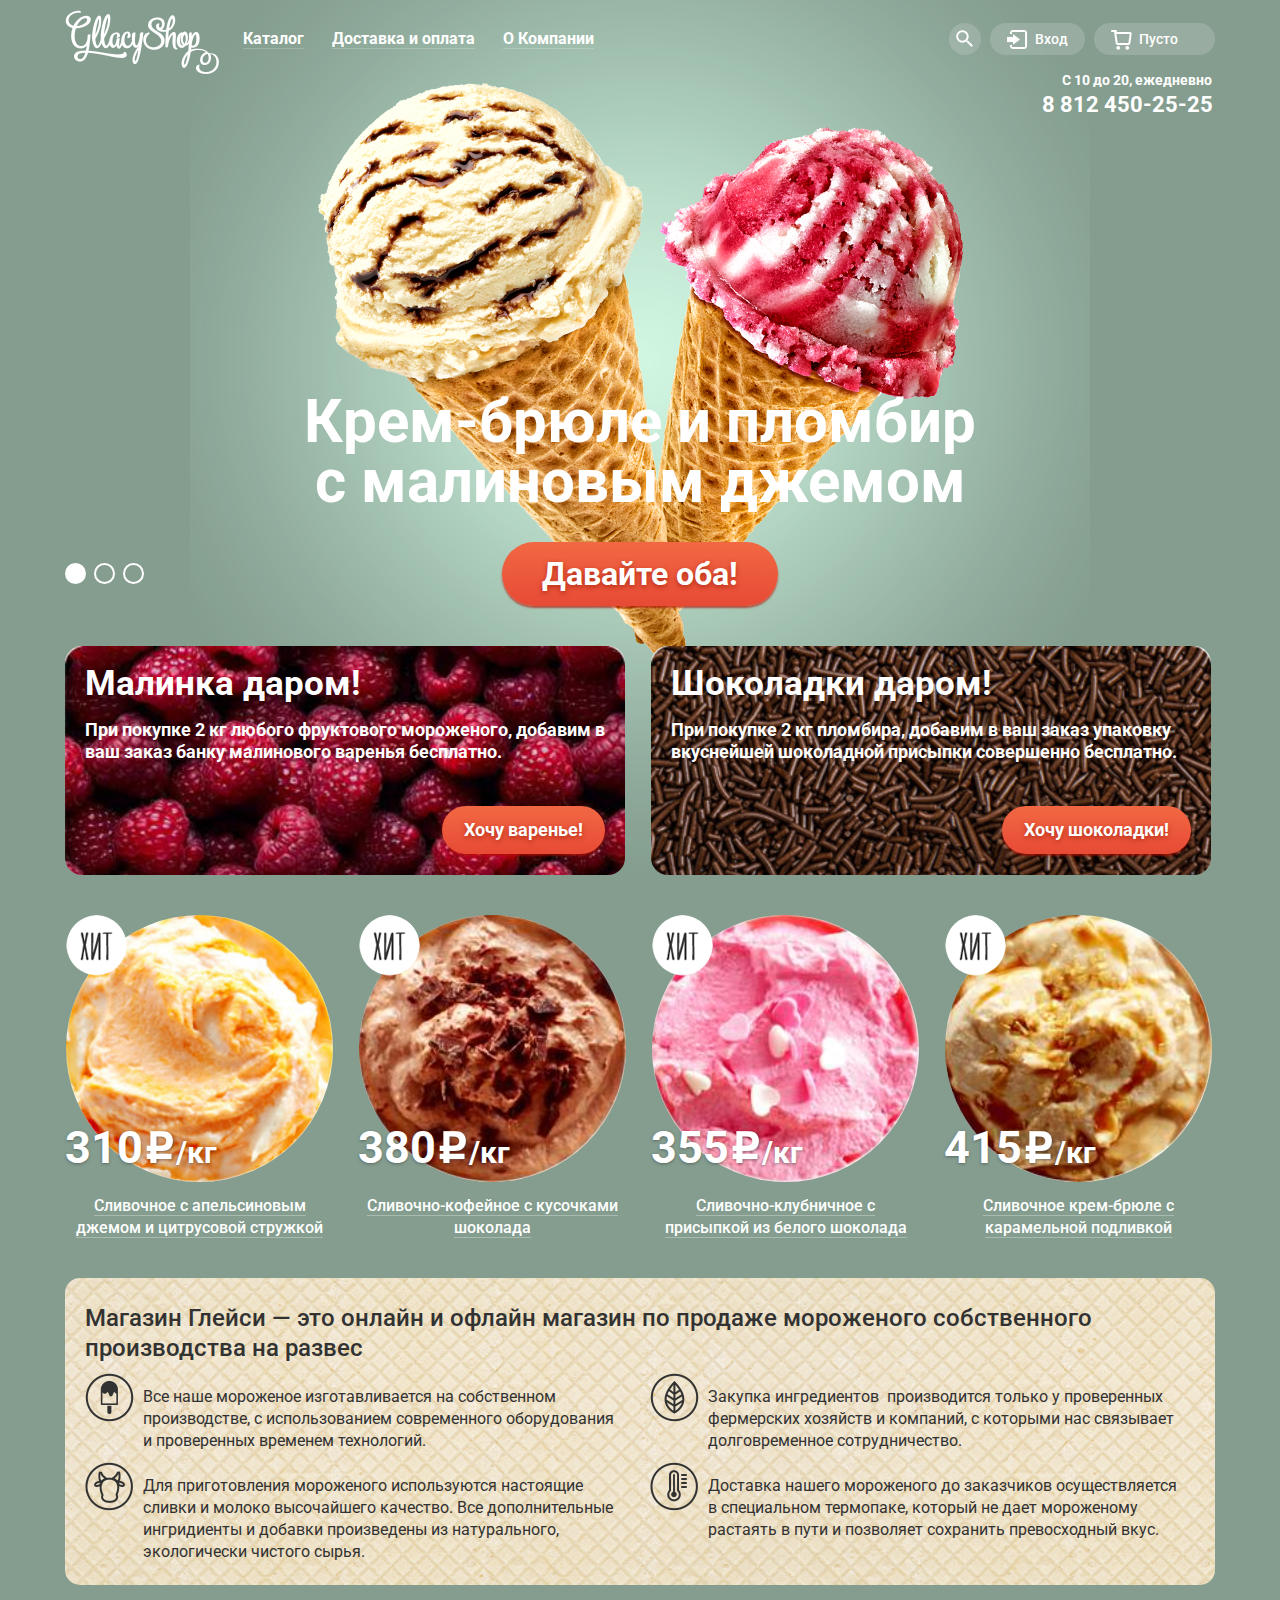
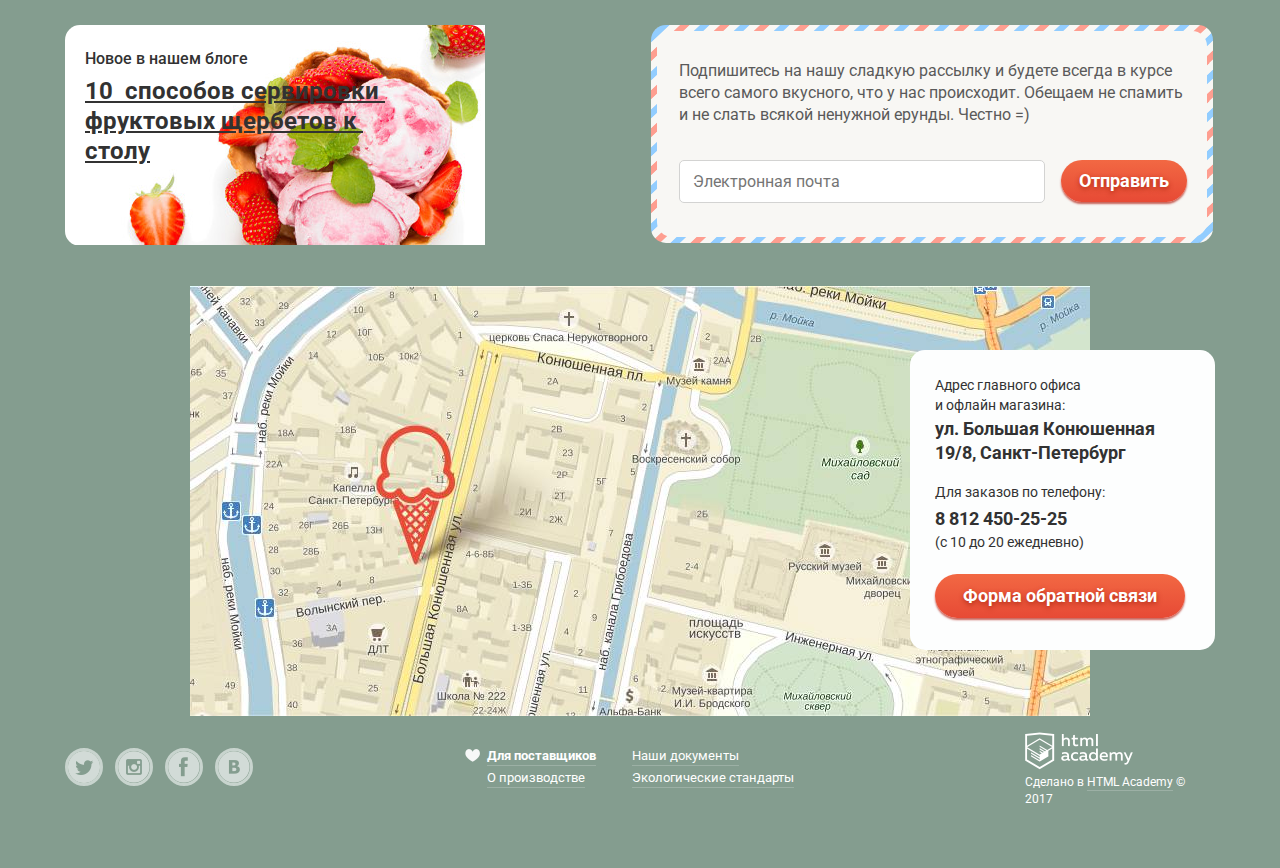
==== commit 9e167087: "tabindex" ====
--- a/index.html
+++ b/index.html
@@ -1,248 +1,248 @@
-<!DOCTYPE html>
-<html lang="ru">
-  <head>
-    <meta charset="utf-8">
-    <meta name="description" content="Онлайн и офлайн магазин по продаже мороженого собственного производства на развес">
-    <title>HTML Academy: Глейси</title>
-    <link rel="stylesheet" href="https://fonts.googleapis.com/css?family=Roboto:400,500,700&amp;subset=cyrillic">
-    <link rel="stylesheet" href="css/normalize.css">
-    <link rel="stylesheet" href="css/style.min.css">
-  </head>
-  <body>
-    <input type="radio" id="btn-1" name="toggle" checked>
-    <input type="radio" id="btn-2" name="toggle">
-    <input type="radio" id="btn-3" name="toggle">
-    <div class="container">
-      <header class="page-header center clearfix">
-        <nav class="main-navigation clearfix">
-          <div class="header-logo">
-            <img src="img/logo.png" width="154" height="64" alt="GllacyShop">
-          </div>
-          <ul class="main-menu">
-            <li class="main-menu_item main-menu_catalog">
-              <a href="#">Каталог</a>
-              <ul class="sub-menu">
-                <li class="sub-menu_item sub-menu_new"><a href="#"><b>Новинки</b></a></li>
-                <li class="sub-menu_item sub-menu_cream"><a href="catalog.html">Сливочное</a></li>
-                <li class="sub-menu_item"><a href="#">Щербеты</a></li>
-                <li class="sub-menu_item"><a href="#">Фруктовый лёд</a></li>
-                <li class="sub-menu_item sub-menu_melorin"><a href="#">Мелорин</a></li>
-              </ul>
-            </li>
-            <li class="main-menu_item">
-              <a href="#">Доставка и оплата</a>
-            </li>
-            <li class="main-menu_item">
-              <a href="#">О Компании</a>
-            </li>
-          </ul>
-        </nav>
-
-        <div class="user-block">
-          <ul>
-            <li class="user-search">
-              <a href="#" title="Корзина"></a>
-              <form class="search" action="#" method="get">
-                <input type="search" name="search" id="search" placeholder="Что ищем?">
-                <label for="search">Что ищем?</label>
-              </form>
-            </li>
-            <li class="user-enter">
-              <a href="#">Вход</a>
-              <form class="enter" action="#" method="post"> 
-                <input type="email" name="email" autocomplete="on" id="email" placeholder="Электронная почта" required>
-                <label for="email">Электронная почта</label>
-                <input type="password" name="password" id="password" placeholder="Пароль" required>
-                <label for="password">Пароль</label>
-                <input class="btn" type="submit" value="Войти">
-                <div class="enter-help">
-                  <a href="#">Забыли пароль?</a>
-                  <a href="#">Новая регистрация</a>
-                </div>
-              </form>
-            </li>
-            <li class="user-basket basket-empty">
-              <a href="#">Пусто</a>
-            </li> 
-          </ul>
-        </div>
-
-        <div class="header-contacts">
-          <span>C 10 до 20, ежедневно</span>
-          <a href="tel:+78124502525">8 812 450-25-25</a>
-        </div>
-      </header>
-
-      <main>
-        <div class="center">
-          <div class="slider">
-            <div class="slide" id="slide1">
-              <div class="slider-title">
-                Крем-брюле и пломбир с малиновым джемом
-              </div>
-              <a class="btn" href="#">Давайте оба!</a>
-            </div>
-
-            <div class="slide" id="slide2">
-              <div class="slider-title">
-                Шоколадный пломбир и лимонный сорбет
-              </div>
-              <a class="btn" href="#">Давайте оба!</a>
-            </div>
-
-            <div class="slide" id="slide3">
-              <div class="slider-title">
-                Пломбир с помадкой и клубничный щербет
-              </div>
-              <a class="btn" href="#">Давайте оба!</a>
-            </div>
-
-            <div class="slider-controls">  
-              <label for="btn-1"></label>
-              <label for="btn-2"></label>
-              <label for="btn-3"></label>
-            </div>
-          </div>
-
-          <section class="benefit clearfix">
-            <article class="benefit-item benefit-1">
-              <h2>Малинка даром!</h2>
-              <p>При покупке 2 кг любого фруктового мороженого, добавим в ваш заказ банку малинового варенья бесплатно.</p>
-              <a class="btn" href="#">Хочу варенье!</a>
-            </article>
-
-            <article class="benefit-item benefit-2">
-              <h2>Шоколадки даром!</h2>
-              <p>При покупке 2 кг пломбира, добавим в ваш заказ упаковку вкуснейшей шоколадной присыпки совершенно бесплатно.</p>
-              <a class="btn" href="#">Хочу шоколадки!</a>
-            </article>
-          </section>
-
-          <section class="catalog">
-            <article class="catalog-item hit">
-              <img src="img/items/item1.jpg" width="267" height="267" alt="Сливочное с апельсиновым джемом и цитрусовой стружкой">
-              <div class="item-price">310   <span class="price-weight">/кг</span></div>
-              <div class="item-name"><span>Сливочное с апельсиновым джемом и цитрусовой стружкой</span></div>
-              <a class="btn" href="#">Быстрый просмотр</a>
-            </article>
-
-            <article class="catalog-item hit">
-              <img src="img/items/item2.jpg" width="267" height="267" alt="Сливочно-кофейное с кусочками шоколада">
-              <div class="item-price">380   <span class="price-weight">/кг</span></div>
-              <div class="item-name"><span>Сливочно-кофейное с кусочками шоколада</span></div>
-              <a class="btn" href="#">Быстрый просмотр</a>
-            </article>
-
-            <article class="catalog-item hit">
-              <img src="img/items/item3.jpg" width="267" height="267" alt="Сливочно-клубничное с присыпкой из белого шоколада">
-              <div class="item-price">355   <span class="price-weight">/кг</span></div>
-              <div class="item-name"><span>Сливочно-клубничное с присыпкой из белого шоколада</span></div>
-              <a class="btn" href="#">Быстрый просмотр</a>
-            </article>
-
-            <article class="catalog-item hit">
-              <img src="img/items/item4.jpg" width="267" height="267" alt="Сливочное крем-брюле с карамельной подливкой">
-              <div class="item-price">415   <span class="price-weight">/кг</span></div>
-              <div class="item-name"><span>Сливочное крем-брюле с карамельной подливкой</span></div>
-              <a class="btn" href="#">Быстрый просмотр</a>
-            </article>
-          </section>
-
-          <article class="about-us">
-            <h2>Магазин Глейси — это онлайн и офлайн магазин по продаже мороженого собственного производства на развес</h2>
-            <ul class="clearfix">
-              <li class="about-item about-1">Все наше мороженое изготавливается на собственном производстве, с использованием современного оборудования и проверенных временем технологий.
-              </li>
-              <li class="about-item about-2">Закупка ингредиентов  производится только у проверенных фермерских хозяйств и компаний, с которыми нас связывает долговременное сотрудничество.</li>
-              <li class="about-item about-3">Для приготовления мороженого используются настоящие сливки и молоко высочайшего качество. Все дополнительные ингридиенты и добавки произведены из натурального, экологически чистого сырья.</li>
-              <li class="about-item about-4">Доставка нашего мороженого до заказчиков осуществляется в специальном термопаке, который не дает мороженому растаять в пути и позволяет сохранить превосходный вкус.
-              </li>
-            </ul>
-          </article>
-
-          <section class="news clearfix">
-            <article class="news-item blog">
-              <span>Новое в нашем блоге</span>
-              <a class="news-title" href="#">10  способов сервировки фруктовых щербетов к столу</a>
-            </article>
-
-            <section class="news-item subscription">
-              <div class="subscription-content">
-                <p class="subscription-title">Подпишитесь на нашу сладкую рассылку и будете всегда в курсе всего самого вкусного, что у нас происходит. Обещаем не спамить и не слать всякой ненужной ерунды. Честно =)</p>
-                <form action="#" method="post">
-                  <input type="email" name="email" autocomplete="on" id="email2" placeholder="Электронная почта">
-                  <label for="email2">Электронная почта</label>
-                  <input class="btn" type="submit" value="Отправить">
-                </form>
-              </div>
-            </section>
-          </section>
-
-          <section class="contacts">
-              <p class="contacts-adress"><span class="adress-title">Адрес главного офиса и офлайн магазина:</span><b>ул. Большая Конюшенная 19/8, Санкт-Петербург</b>
-              </p>
-              <p class="contacts-phone"><span class="phone-title">Для заказов по телефону:</span><b><a href="tel:+78124502525">8 812 450-25-25</a></b>(с 10 до 20 ежедневно)
-              </p>
-              <a class="btn login" href="form.html">Форма обратной связи</a>
-            </section>
-        </div>
-
-        <div class="map">
-            <iframe src="https://api-maps.yandex.ru/frame/v1/-/C6q3f6IE" width=100% height=100% frameborder="0"></iframe>
-        </div>
-      </main>
-
-      <footer class="page-footer center clearfix">
-        <section class="social">
-          <a class="social-btn social-btn-tw" href="#" title="Мы в Твиттер"></a>
-          <a class="social-btn social-btn-ig" href="#" title="Мы в Инстаграм"></a>
-          <a class="social-btn social-btn-fb" href="#" title="Мы в Фейсбук"></a>
-          <a class="social-btn social-btn-vk" href="#" title="Мы в Вконтакте"></a>
-        </section>
-
-        <section class="extra-info">
-          <ul>
-            <li class="special">
-              <a href="#"><b>Для поставщиков</b></a>
-            </li>
-            <li>
-              <a href="#">Наши документы</a>
-            </li>
-            <li>
-              <a href="#">О производстве</a>
-            </li>
-            <li>
-              <a href="#">Экологические стандарты</a>
-            </li>
-          </ul>
-        </section>
-
-        <address class="copyright">
-          <a href="https://htmlacademy.ru/intensive/htmlcss" title="Переход на старницу HTML Academy">
-            <img src="img/academy_logo.png" width="108" height="38" alt="htmlacademy.ru">
-          </a>
-          <span>
-            Сделано в <a class="made-by" href="https://htmlacademy.ru/intensive/htmlcss">HTML Academy</a> &#169; 2017
-          </span>
-        </address>
-      </footer>
-      <div class="modal-content">
-        <button class="modal-content-close" type="button" title="Закрыть">
-          Закрыть
-        </button>
-        <form class="feedback" action="#" method="post">
-          <span>Мы обязательно вам ответим!</span>
-          <input type="text" name="login" autocomplete="on" id="login" placeholder="Как вас зовут?">
-          <label for="login">Как вас зовут?</label>
-          <input type="email" name="email" autocomplete="on" id="email-3" placeholder="Ваша почта для ответа">
-          <label for="email-3">Ваша почта для ответа</label>
-          <textarea placeholder="Напишите что-нибудь..." id="text"></textarea>
-          <label for="text">Напишите что-нибудь...</label>
-          <input class="btn" type="submit" value="Отправить">
-        </form>
-      </div>
-      <div class="modal-overlay"></div>
-    </div>
-    <script src="js/script.min.js"></script>
-  </body>
-</html>
+<!DOCTYPE html>
+<html lang="ru">
+  <head>
+    <meta charset="utf-8">
+    <meta name="description" content="Онлайн и офлайн магазин по продаже мороженого собственного производства на развес">
+    <title>HTML Academy: Глейси</title>
+    <link rel="stylesheet" href="https://fonts.googleapis.com/css?family=Roboto:400,500,700&amp;subset=cyrillic">
+    <link rel="stylesheet" href="css/normalize.css">
+    <link rel="stylesheet" href="css/style.css">
+  </head>
+  <body>
+    <input type="radio" id="btn-1" name="toggle" checked>
+    <input type="radio" id="btn-2" name="toggle">
+    <input type="radio" id="btn-3" name="toggle">
+    <div class="container">
+      <header class="page-header center clearfix">
+        <nav class="main-navigation clearfix">
+          <div class="header-logo">
+            <img src="img/logo.png" width="154" height="64" alt="GllacyShop">
+          </div>
+          <ul class="main-menu">
+            <li class="main-menu_item main-menu_catalog">
+              <a href="#">Каталог</a>
+              <ul class="sub-menu">
+                <li class="sub-menu_item sub-menu_new"><a href="#"><b>Новинки</b></a></li>
+                <li class="sub-menu_item sub-menu_cream"><a href="catalog.html">Сливочное</a></li>
+                <li class="sub-menu_item"><a href="#">Щербеты</a></li>
+                <li class="sub-menu_item"><a href="#">Фруктовый лёд</a></li>
+                <li class="sub-menu_item sub-menu_melorin"><a href="#">Мелорин</a></li>
+              </ul>
+            </li>
+            <li class="main-menu_item">
+              <a href="#">Доставка и оплата</a>
+            </li>
+            <li class="main-menu_item">
+              <a href="#">О Компании</a>
+            </li>
+          </ul>
+        </nav>
+
+        <div class="user-block">
+          <ul>
+            <li class="user-search">
+              <a href="#" title="Корзина"></a>
+              <form class="search" action="#" method="get">
+                <input type="search" name="search" id="search" placeholder="Что ищем?">
+                <label for="search">Что ищем?</label>
+              </form>
+            </li>
+            <li class="user-enter">
+              <a href="#">Вход</a>
+              <form class="enter" action="#" method="post"> 
+                <input type="email" name="email" autocomplete="on" id="email" placeholder="Электронная почта" required>
+                <label for="email">Электронная почта</label>
+                <input type="password" name="password" id="password" placeholder="Пароль" required>
+                <label for="password">Пароль</label>
+                <input class="btn" type="submit" value="Войти">
+                <div class="enter-help">
+                  <a href="#">Забыли пароль?</a>
+                  <a href="#">Новая регистрация</a>
+                </div>
+              </form>
+            </li>
+            <li class="user-basket basket-empty">
+              <a href="#">Пусто</a>
+            </li> 
+          </ul>
+        </div>
+
+        <div class="header-contacts">
+          <span>C 10 до 20, ежедневно</span>
+          <a href="tel:+78124502525">8 812 450-25-25</a>
+        </div>
+      </header>
+
+      <main>
+        <div class="center">
+          <div class="slider">
+            <div class="slide" id="slide1">
+              <div class="slider-title">
+                Крем-брюле и пломбир с малиновым джемом
+              </div>
+              <a class="btn" href="#">Давайте оба!</a>
+            </div>
+
+            <div class="slide" id="slide2">
+              <div class="slider-title">
+                Шоколадный пломбир и лимонный сорбет
+              </div>
+              <a class="btn" href="#">Давайте оба!</a>
+            </div>
+
+            <div class="slide" id="slide3">
+              <div class="slider-title">
+                Пломбир с помадкой и клубничный щербет
+              </div>
+              <a class="btn" href="#">Давайте оба!</a>
+            </div>
+
+            <div class="slider-controls">  
+              <label for="btn-1"></label>
+              <label for="btn-2"></label>
+              <label for="btn-3"></label>
+            </div>
+          </div>
+
+          <section class="benefit clearfix">
+            <article class="benefit-item benefit-1">
+              <h2>Малинка даром!</h2>
+              <p>При покупке 2 кг любого фруктового мороженого, добавим в ваш заказ банку малинового варенья бесплатно.</p>
+              <a class="btn" href="#">Хочу варенье!</a>
+            </article>
+
+            <article class="benefit-item benefit-2">
+              <h2>Шоколадки даром!</h2>
+              <p>При покупке 2 кг пломбира, добавим в ваш заказ упаковку вкуснейшей шоколадной присыпки совершенно бесплатно.</p>
+              <a class="btn" href="#">Хочу шоколадки!</a>
+            </article>
+          </section>
+
+          <section class="catalog">
+            <article class="catalog-item hit">
+              <img src="img/items/item1.jpg" width="267" height="267" alt="Сливочное с апельсиновым джемом и цитрусовой стружкой">
+              <div class="item-price">310   <span class="price-weight">/кг</span></div>
+              <div class="item-name"><span>Сливочное с апельсиновым джемом и цитрусовой стружкой</span></div>
+              <a class="btn" href="#">Быстрый просмотр</a>
+            </article>
+
+            <article class="catalog-item hit">
+              <img src="img/items/item2.jpg" width="267" height="267" alt="Сливочно-кофейное с кусочками шоколада">
+              <div class="item-price">380   <span class="price-weight">/кг</span></div>
+              <div class="item-name"><span>Сливочно-кофейное с кусочками шоколада</span></div>
+              <a class="btn" href="#">Быстрый просмотр</a>
+            </article>
+
+            <article class="catalog-item hit">
+              <img src="img/items/item3.jpg" width="267" height="267" alt="Сливочно-клубничное с присыпкой из белого шоколада">
+              <div class="item-price">355   <span class="price-weight">/кг</span></div>
+              <div class="item-name"><span>Сливочно-клубничное с присыпкой из белого шоколада</span></div>
+              <a class="btn" href="#">Быстрый просмотр</a>
+            </article>
+
+            <article class="catalog-item hit">
+              <img src="img/items/item4.jpg" width="267" height="267" alt="Сливочное крем-брюле с карамельной подливкой">
+              <div class="item-price">415   <span class="price-weight">/кг</span></div>
+              <div class="item-name"><span>Сливочное крем-брюле с карамельной подливкой</span></div>
+              <a class="btn" href="#">Быстрый просмотр</a>
+            </article>
+          </section>
+
+          <article class="about-us">
+            <h2>Магазин Глейси — это онлайн и офлайн магазин по продаже мороженого собственного производства на развес</h2>
+            <ul class="clearfix">
+              <li class="about-item about-1">Все наше мороженое изготавливается на собственном производстве, с использованием современного оборудования и проверенных временем технологий.
+              </li>
+              <li class="about-item about-2">Закупка ингредиентов  производится только у проверенных фермерских хозяйств и компаний, с которыми нас связывает долговременное сотрудничество.</li>
+              <li class="about-item about-3">Для приготовления мороженого используются настоящие сливки и молоко высочайшего качество. Все дополнительные ингридиенты и добавки произведены из натурального, экологически чистого сырья.</li>
+              <li class="about-item about-4">Доставка нашего мороженого до заказчиков осуществляется в специальном термопаке, который не дает мороженому растаять в пути и позволяет сохранить превосходный вкус.
+              </li>
+            </ul>
+          </article>
+
+          <section class="news clearfix">
+            <article class="news-item blog">
+              <span>Новое в нашем блоге</span>
+              <a class="news-title" href="#">10  способов сервировки фруктовых щербетов к столу</a>
+            </article>
+
+            <section class="news-item subscription">
+              <div class="subscription-content">
+                <p class="subscription-title">Подпишитесь на нашу сладкую рассылку и будете всегда в курсе всего самого вкусного, что у нас происходит. Обещаем не спамить и не слать всякой ненужной ерунды. Честно =)</p>
+                <form action="#" method="post">
+                  <input type="email" name="email" autocomplete="on" id="email2" placeholder="Электронная почта">
+                  <label for="email2">Электронная почта</label>
+                  <input class="btn" type="submit" value="Отправить">
+                </form>
+              </div>
+            </section>
+          </section>
+
+          <section class="contacts">
+              <p class="contacts-adress"><span class="adress-title">Адрес главного офиса и офлайн магазина:</span><b>ул. Большая Конюшенная 19/8, Санкт-Петербург</b>
+              </p>
+              <p class="contacts-phone"><span class="phone-title">Для заказов по телефону:</span><b><a href="tel:+78124502525">8 812 450-25-25</a></b>(с 10 до 20 ежедневно)
+              </p>
+              <a class="btn login" href="#">Форма обратной связи</a>
+            </section>
+        </div>
+
+        <div class="map">
+            <iframe src="https://api-maps.yandex.ru/frame/v1/-/C6q3f6IE"></iframe>
+        </div>
+      </main>
+
+      <footer class="page-footer center clearfix">
+        <section class="social">
+          <a class="social-btn social-btn-tw" href="#" title="Мы в Твиттер"></a>
+          <a class="social-btn social-btn-ig" href="#" title="Мы в Инстаграм"></a>
+          <a class="social-btn social-btn-fb" href="#" title="Мы в Фейсбук"></a>
+          <a class="social-btn social-btn-vk" href="#" title="Мы в Вконтакте"></a>
+        </section>
+
+        <section class="extra-info">
+          <ul>
+            <li class="special">
+              <a href="#"><b>Для поставщиков</b></a>
+            </li>
+            <li>
+              <a href="#">Наши документы</a>
+            </li>
+            <li>
+              <a href="#">О производстве</a>
+            </li>
+            <li>
+              <a href="#">Экологические стандарты</a>
+            </li>
+          </ul>
+        </section>
+
+        <address class="copyright">
+          <a href="https://htmlacademy.ru/intensive/htmlcss" title="Переход на старницу HTML Academy">
+            <img src="img/academy_logo.png" width="108" height="38" alt="htmlacademy.ru">
+          </a>
+          <span>
+            Сделано в <a class="made-by" href="https://htmlacademy.ru/intensive/htmlcss">HTML Academy</a> &#169; 2017
+          </span>
+        </address>
+      </footer>
+      <div class="modal-content">
+        <button class="modal-content-close" type="button" title="Закрыть">
+          Закрыть
+        </button>
+        <form class="feedback" action="#" method="post">
+          <span>Мы обязательно вам ответим!</span>
+          <input type="text" name="login" autocomplete="on" id="login" placeholder="Как вас зовут?">
+          <label for="login">Как вас зовут?</label>
+          <input type="email" name="email" autocomplete="on" id="email-3" placeholder="Ваша почта для ответа">
+          <label for="email-3">Ваша почта для ответа</label>
+          <textarea placeholder="Напишите что-нибудь..." id="text"></textarea>
+          <label for="text">Напишите что-нибудь...</label>
+          <input class="btn" type="submit" value="Отправить">
+        </form>
+      </div>
+      <div class="modal-overlay"></div>
+    </div>
+    <script src="js/script.min.js"></script>
+  </body>
+</html>
--- a/css/style.css
+++ b/css/style.css
@@ -0,0 +1,2171 @@
+﻿body {
+  position: relative;
+  
+  min-width: 1200px;
+  margin: 0;
+  
+  font-weight: 400;
+  font-size: 16px;
+  line-height: 22px;
+  font-family: 'Roboto', 'Arial', sans-serif;  
+  color: #ffffff;
+  background-color: #849d8f;
+}
+
+.clearfix::after {
+  content: '';
+  
+  display: table;
+  clear: both;
+}
+
+.container {
+  background-color: #849d8f;
+  background-repeat: no-repeat;
+  background-position: top center;
+
+  -webkit-transition: background-image 0.5s ease, background-color 0.5s ease;
+          transition: background-image 0.5s ease, background-color 0.5s ease;
+}
+
+.container::before,
+.container::after {
+  content: '';
+
+  visibility: hidden;
+}
+
+.container::before {
+  background-image: url('../img/slider/slide2.png');
+}
+
+.container::after {
+  background-image: url('../img/slider/slide3.png');
+}
+
+.center {
+  position: relative;
+  width: 1150px;
+  margin: 0 auto;
+  padding: 0 27px;
+}
+
+.page-header {
+  position: relative;
+  
+  min-height: 75px;
+  padding-top: 10px;
+}
+
+.main-navigation {
+  float: left;
+  
+  font-weight: 700;
+  line-height: 18px;
+}
+
+.main-menu {
+  float: left;
+  max-width: 500px;
+}
+
+.header-logo {  
+  float: left;
+  width: 154px;
+  margin-right: 12px;
+}
+
+.main-navigation .main-menu,
+.main-navigation .sub-menu  {
+  margin: 0;
+  padding: 0;
+  
+  list-style: none;
+}
+
+.main-navigation .main-menu {
+  margin-top: 13px;
+}
+
+.main-menu > li {
+  display: inline-block;
+  vertical-align: top;
+}
+
+.main-menu a {
+  display: block;
+  
+  padding: 7px 12px;
+  
+  color: #ffffff;
+  text-decoration: none;
+}
+
+.main-menu_item > a::after{
+  content: '';
+  display: block;
+  height: 1px;
+  
+  background: #ffffff;
+  opacity: 0.2;
+}
+
+.active > a::after {
+  display: none;
+}
+
+.main-menu .main-menu_item {
+  padding-bottom: 5px;
+}
+
+.main-menu .active > a {
+  text-decoration: none;
+  
+  background-color: rgb(208, 112, 88);
+  border-radius: 20px;
+}
+
+.main-menu_item a:hover {
+  color: #333333;
+  
+  background-color: #f7f6f3;
+  border-radius: 20px;
+}
+
+.main-menu_item a:active {
+  color: #333333;
+  
+  background-color: rgba(248, 247, 244, 0.988);
+  -webkit-box-shadow: inset 0px 2px 1px 0px rgba(105, 105, 105, 1);
+          box-shadow: inset 0px 2px 1px 0px rgba(105, 105, 105, 1);
+}
+
+.sub-menu { 
+  position: absolute;
+  top: 60px;
+  left: 185px;
+  z-index: 4;
+  
+  display: none;
+  width: 145px;
+  
+  font-weight: 400;
+  font-size: 14px;
+
+  background-color: #f8f7f4;
+  border-radius: 5px;
+  -webkit-box-shadow: 0px 20px 20px 0px rgba(0, 0, 0, 0.4);
+          box-shadow: 0px 20px 20px 0px rgba(0, 0, 0, 0.4); 
+  overflow: hidden;
+}
+
+.sub-menu_new {
+  position: relative;
+}
+
+.sub-menu_new::after {
+  content: '';
+  position: absolute;
+  top: 38px;
+  right: 10px;
+  left: 7px;
+  
+  display: block;
+  height: 1px;
+  
+  background-color: rgba(209, 208, 206, 0.8);
+}
+
+.sub-menu a {
+  padding: 8px 20px 5px;
+  
+  text-decoration: none;
+  color: #323232;
+}
+
+.sub-menu_new a {
+  padding-bottom: 12px;
+}
+
+.sub-menu_melorin a {
+  padding-bottom: 12px;
+}
+
+.main-menu_catalog:hover .sub-menu {
+  display: block;
+}
+
+.sub-menu .active > a{
+  border-radius: 0;
+  color: #ffffff;
+}
+
+.sub-menu a:hover {
+  color: #323232;
+  
+  background: #fbded7;
+  border-radius: 0;
+  -webkit-box-shadow: none;
+          box-shadow: none;
+}
+
+.sub-menu a:active {
+  color: #323232;
+  
+  background: #f6b5a5;
+}
+
+.btn {
+  display: inline-block;
+  vertical-align: top;
+  padding: 12px 22px;
+
+  font-weight: 700;
+  font-size: 18px;
+  line-height: 24px;
+  color: #ffffff;
+  text-decoration: none;
+  text-shadow: 0 2px 5px rgba(160, 32, 11, 0.76);
+
+  background: #f26843;
+  background: -webkit-gradient(linear, left top, left bottom, from(#f26843), to(#e74a35));
+  background: linear-gradient(to bottom, #f26843 0%, #e74a35 100%);
+  border: 0;
+  border-radius: 100px;
+  -webkit-box-shadow: 0 2px 2px rgba(172, 16, 0, 0.64);
+          box-shadow: 0 2px 2px rgba(172, 16, 0, 0.64);
+  
+  cursor: pointer;
+}
+
+.user-block {  
+  float: right;
+  
+  max-width: 350px;
+  margin-top: 13px;
+  
+  font-weight: 500;
+  font-size: 14px;
+  line-height: 16px;
+}
+
+.user-block ul {
+  margin: 0;
+  padding: 0;
+  
+  list-style: none;
+}
+
+.user-block li {
+  position: relative;
+  
+  display: inline-block;
+  vertical-align: top;
+  margin-left: 6px;
+  padding-bottom: 5px;
+}
+
+.user-block input:not(.btn) {
+  display: block;
+  -webkit-box-sizing: border-box;
+          box-sizing: border-box;
+  width: 100%;
+  height: 45px;
+  padding: 9px 13px;
+  border: 1px solid rgb(211, 211, 210);
+  border-radius: 5px;
+
+  font: inherit;
+  font-weight: 700;
+  font-size: 14px;
+  line-height: 24px;
+}
+
+.user-block input:not(.btn):hover {
+  padding: 8px 12px;
+  border-width: 2px;
+  border-color: rgb(154, 154, 154);
+}
+
+.user-block input:focus {
+  outline: none;
+  border-width: 2px;
+  border-color: rgb(46, 136, 228);
+}
+
+.user-block label {
+  position: absolute;
+  top: 7px;
+  
+  display: none;
+  margin-left: 14px;
+  
+  color: #5b9ddf;
+  font-size: 11px;
+  line-height: 13px;
+}
+
+label[for='password'] {
+  top: 70px;
+}
+
+.user-block input:focus + label {
+  display: block;
+  -webkit-transition: scale(0.5) 0.5s ease;
+  transition: scale(0.5) 0.5s ease;
+}
+
+.user-search {
+  margin-left: 0;
+}
+
+.user-search > a,
+.user-enter  > a,
+.user-basket > a {
+  display: block;
+  text-decoration: none;
+  
+  padding: 8px 17px 8px 45px;
+  
+  color: #ffffff;
+  
+  background-color: rgba(234, 234, 234, 0.2);
+  background-image: url('../img/icons/search.png');
+  background-repeat: no-repeat;
+  background-position: 10px 7px;
+  border-radius: 20px;
+}
+
+.user-search a {
+  height: 32px;
+  width: 32px;
+  padding: 0;
+}
+
+.basket-empty a {
+  padding-right: 37px;
+}
+
+.basket-full > a {
+  padding-right: 18px;
+  color: #323232;
+}
+
+.user-search a:hover,
+.user-enter > a:hover,
+.user-basket > a:hover {
+  color: #323232; 
+  
+  background-color: rgba(234, 234, 234, 1);
+  background-repeat: no-repeat;
+}
+
+.user-search a {
+  background-position: 7px 7px;
+}
+
+.user-search a:hover {
+  background-image: url('../img/icons/search1.png');
+  background-position: 7px 7px;
+}
+
+.user-enter > a {
+  background-image: url('../img/icons/enter.png');
+  background-position: 17px 7px;
+}
+
+.user-enter > a:hover {
+  background-image: url('../img/icons/enter1.png');
+  background-position: 17px 7px;
+}
+
+.basket-empty > a {
+  background-image: url('../img/icons/basket.png');
+  background-position: 17px 7px;
+}
+
+.basket-full > a,
+.basket-full > a:hover {
+  background-image: url('../img/icons/basket1.png');
+  background-position: 17px 7px;
+}
+
+.basket-empty> a:hover {
+  background-image: url('../img/icons/basket.png');
+  background-position: 17px 7px;
+}
+
+.user-block form {
+  border-radius: 5px;
+  -webkit-box-shadow: 0px 20px 20px 0px rgba(0, 0, 0, 0.4);
+          box-shadow: 0px 20px 20px 0px rgba(0, 0, 0, 0.4); 
+}
+
+.search {
+  position: absolute;
+  top: 35px;
+  right: 0;
+  z-index: 4;
+  
+  display: none;
+  width: 310px;
+  
+  padding: 20px 15px;
+  
+  background-color: #f8f7f4;
+}
+
+.user-search:hover .search {
+  display: block;
+}
+
+.enter {
+  position: absolute;
+  top: 37px;
+  right: 0;
+  z-index: 4;
+  
+  display: none;
+  width: 242px;
+  height: 174px; 
+  padding: 20px 16px;
+  
+  background-color: #f8f7f4;
+}
+
+.enter input {
+  margin-bottom: 19px;
+}
+
+.enter .enter-help {
+  float: right;
+  width: 120px;
+}
+
+.enter-help a {
+  display: inline-block;
+  vertical-align: top;
+
+  color: #323232;
+  font-size: 13px;
+  line-height: 22px;
+}
+
+.enter-help a:hover,
+.enter-help a:active {
+  color: #e84d37;
+}
+
+.enter .btn {
+  margin-bottom: 0;
+  padding: 10px 22px;
+  border-radius: 22px;
+}
+
+.user-enter:hover .enter {
+  display: block;
+}
+
+.basket {
+  position: absolute;
+  top: 35px;
+  right: 0;
+  z-index: 4;
+  
+  display: none; 
+  width: 510px;
+  padding: 20px 15px;
+  
+  color: #323232;
+  font-weight: 400;
+  font-size: 13px;
+  line-height: 16px;
+  
+  background-color: rgb(248, 247, 243); 
+  border-radius: 5px;
+  -webkit-box-shadow: 0px 20px 20px 0px rgba(0, 0, 0, 0.4);
+          box-shadow: 0px 20px 20px 0px rgba(0, 0, 0, 0.4); 
+}
+
+.basket table {
+  border-collapse: collapse;
+  margin-bottom: 15px;
+}
+
+td {
+  padding-top: 10px;
+  padding-right: 12px;
+  vertical-align: top;
+}
+
+.basket-delete a {
+  position: relative;
+  display: inline-block;
+  vertical-align: top;
+  width: 12px;
+  height: 12px;
+}
+
+.basket-delete a::before,
+.basket-delete a::after {
+  content: '';
+  position: absolute;
+  top: -2px;
+  right: 2px;
+
+  display: block;
+  width: 1px;
+  height: 14px;
+
+  -webkit-transform: rotate(45deg);
+
+          transform: rotate(45deg);
+  background-color: #323232;
+}
+
+.basket-delete a::after {
+  -webkit-transform: rotate(-45deg);
+          transform: rotate(-45deg);
+}
+
+.basket-item {
+  height: 55px;
+}
+
+.basket-photo {
+  padding-top: 0;
+  vertical-align: top;
+}
+
+.basket-name {  
+  width: 220px;
+}
+
+.basket-prise,
+.basket-cost {
+  padding-left: 15px;
+}
+
+.basket a:not(.btn) {
+  color: #323232;
+  text-decoration: none;
+}
+
+.basket span {
+  color: #323232;
+  opacity: 0.5;
+}
+
+.basket img  {
+  border-radius: 50%;
+}
+
+.basket .total-order {
+  position: relative;
+  margin-bottom: 15px;
+  
+  font-weight: 700;
+  font-size: 15px;
+  line-height: 18px;
+  text-align: right;
+}
+
+.basket::after {
+  content: '';
+  position: absolute;
+
+  right: 15px;
+  bottom: 112px;
+  left: 15px;
+  
+  display: block;
+  height: 1px;
+  background-color: rgba(210, 209, 205, 1);
+}
+
+.basket .btn {
+  float: right;
+  padding: 10px 15px 12px;
+}
+
+.user-basket:hover .basket {
+  display: block;
+}
+
+
+.header-contacts {
+  position: absolute;
+  top: 71px;
+  right: 30px;
+  z-index: 3;
+
+  width: 170px;
+
+  font-weight: 700;
+  text-align: right;
+}
+
+.header-contacts span {
+  display: inline-block;
+  vertical-align: middle;
+  margin-bottom: 5px;
+  
+  font-size: 14px;
+  line-height: 16px;
+}
+
+.header-contacts a {
+  font-size: 22px;
+  line-height: 24px;
+  text-decoration: none;
+  color: #ffffff;
+  white-space: nowrap;
+}
+.slider {
+  position: relative; 
+  
+  margin-bottom: 40px;
+  padding-top: 307px;
+  
+  text-align: center;
+  color: #ffffff;
+}
+
+.slide {
+  display: none;
+}
+
+.slider-title {
+  width: 700px;
+  margin: 0 auto;
+  margin-bottom: 30px;
+
+  font-weight: 700;
+  font-size: 60px;
+  line-height: 60px;
+}
+
+.slide .btn  {
+  padding: 10px 40px;
+  
+  font-size: 32px;
+  line-height: 44px;
+}
+
+.btn:hover {
+  background: -webkit-gradient(linear, left top, left bottom, from(#f58669), to(#ec6f5e));
+  background: linear-gradient(to bottom, #f58669 0%, #ec6f5e 100%); 
+  -webkit-box-shadow: 0 2px 2px rgba(172, 16, 0, 1); 
+          box-shadow: 0 2px 2px rgba(172, 16, 0, 1);
+}
+
+.btn:active {
+  background: -webkit-gradient(linear, left top, left bottom, from(#d84732), to(#e1613e));
+  background: linear-gradient(to bottom, #d84732 0%, #e1613e 100%);
+  -webkit-box-shadow: inset 0 2px 2px rgba(172, 16, 0, 1);
+          box-shadow: inset 0 2px 2px rgba(172, 16, 0, 1);
+}
+
+.slider-controls {
+  position: absolute;
+  bottom: 21px;
+  left: 0;
+  z-index: 20;
+
+  font-size: 0;
+}
+
+.slider-controls label {
+  display: inline-block;
+  vertical-align: top;
+
+  width: 17px;
+  height: 17px;
+  margin-right: 8px;
+
+
+  background-color: transparent;
+  border: 2px solid #ffffff;
+  border-radius: 50%;
+  cursor: pointer;
+}
+
+input[name='toggle'] {
+  display: none;
+}
+
+#btn-1:checked ~ .container #slide1,
+#btn-2:checked ~ .container #slide2,
+#btn-3:checked ~ .container #slide3 {
+  display: block;
+}
+
+#btn-1:checked ~ .container {
+  background-color: #849d8f;
+  background-image: url('../img/slider/slide1.png');
+}
+
+#btn-2:checked ~ .container {
+  background-color: #8996a6;
+  background-image: url('../img/slider/slide2.png');
+}
+
+#btn-3:checked ~ .container {
+  background-color: #9d8b84;
+  background-image: url('../img/slider/slide3.png');
+}
+
+#btn-1:checked ~ .container label[for='btn-1'],
+#btn-2:checked ~ .container label[for='btn-2'],
+#btn-3:checked ~ .container label[for='btn-3'] {
+  background-color: #ffffff;
+}
+
+.slider-controls label:hover {
+  background-color: rgba(255, 255, 255, 0.4);
+}
+
+
+.benefit {
+  margin-bottom: 40px;
+}
+
+.benefit-item {
+  position: relative;
+  
+  float: left;
+  
+  width: 520px;
+  min-height: 195px;
+  padding: 17px 20px;
+  
+  font-weight: 700;
+  font-size: 18px;
+  
+  border-radius: 17px;
+}
+
+.benefit-item h2 {
+  margin: 0;
+  padding-bottom: 15px;
+  font-size: 35px;
+  line-height: 41px;
+}
+
+.benefit-item p {
+  margin: 0;
+  padding-bottom: 43px;
+}
+
+.benefit-item:nth-child(2n) {
+  margin-left: 26px;
+}
+
+.benefit-item .btn {
+  float: right;
+}
+
+.benefit-1 {
+  background: url('../img/benefit1.jpg') no-repeat;
+  background-size: cover;
+  background-color: #ad1330;
+}
+
+.benefit-2 {
+  background: url('../img/benefit2.jpg') no-repeat;
+  background-size: cover;
+  background-color: #3f261c;
+}
+
+.catalog {
+  display: -webkit-box;
+  display: -ms-flexbox;
+  display: flex;
+  -ms-flex-wrap: wrap;
+      flex-wrap: wrap;
+  -webkit-box-pack: start;
+      -ms-flex-pack: start;
+          justify-content: flex-start;
+}
+
+.catalog-item {
+  position: relative;
+  width: 269px;
+  margin-right: 24px;
+  margin-bottom: 30px;
+  
+  text-align: center;
+}
+
+
+.catalog-item:nth-child(4n) {
+  margin-right: 0;
+}
+
+.hit::before {
+  position: absolute;
+  z-index: 10;
+  content: '';
+  width: 61px;
+  height: 61px;
+  background: url('../img/hit.png');
+  border-radius: 50%;
+}
+
+.catalog-item img {
+  position: relative;
+  z-index: 2;
+  margin-bottom: 7px;
+  border-radius: 50%;
+}
+
+.item-price {
+  position: absolute;
+  z-index: 6;
+  top: 210px;
+  left: 0;
+  
+  font-weight: 700;
+  font-size: 45px;
+  line-height: 45px;
+  text-shadow: 0px 1px 3px rgba(49, 50, 53, 0.5);
+  white-space: pre;
+  background: url('../img/icons/R.png') no-repeat 80px 5px; 
+}
+
+.price-weight {
+  font-size: 30px;
+}
+
+.item-name {
+  min-height: 53px;
+  padding: 0 6px;
+  font-weight: 500;
+}
+
+.item-name span {
+  border-bottom: 1px solid rgba(255, 255, 255, 0.3);
+}
+
+.catalog-item::after { 
+  position: absolute;
+  top: -5px; 
+  left: -12px; 
+  z-index: 4; 
+  content: '';
+  
+  width: 295px;   
+  height: 405px; 
+  
+  background-color: rgb(255, 255, 255);
+  opacity: 0;
+  border-radius: 7px;
+} 
+
+.catalog-item:hover::after {
+  opacity: 0.3;
+}
+
+.catalog-item:hover img{
+  z-index: 5;
+}
+
+.catalog-item::hover ~ .item-name span{
+  border-bottom: none;
+}
+
+.catalog-item:hover > .item-name span{
+  border-bottom: none;
+}
+
+.catalog-item .btn {
+  position: absolute;
+  bottom: -45px;
+  left: 35px;
+  z-index: 20;
+  display: none; 
+  padding: 11px 14px;
+  border-radius: 20px;
+}
+
+.catalog-item:hover .btn {
+  display: block;
+}
+
+.about-us {
+  margin-bottom: 40px;
+  padding: 25px 20px;
+  padding-bottom: 22px;
+
+  color: #323232;
+  
+  background: #eaddc1 url('../img/waffle.jpg'); 
+  border-radius: 15px;
+}
+
+.about-us h2 {
+  margin: 0;
+  
+  font-weight: 500;
+  font-size: 24px;
+  line-height: 30px;
+  color: #323232;
+}
+
+.about-us ul {
+  margin: 0;
+  padding: 0;
+  
+  list-style: none;
+}
+
+.about-us li {
+  display: inline-block;
+  vertical-align: top;
+  width: 480px;
+  
+  margin-right: 23px;
+  padding-top: 23px;
+  padding-left: 58px;
+}
+
+.about-us li:nth-child(2n){
+  margin-right: 0;
+}
+
+.about-item {
+  background-repeat: no-repeat;
+  background-position: 0 10px;
+
+}
+
+.about-1 {
+  background-image: url('../img/li1.png');
+}
+
+.about-2 {
+  white-space: pre-wrap;
+  background-image: url('../img/li2.png');
+}
+
+.about-3 {
+  background-image: url('../img/li3.png');
+}
+
+.about-4 {
+  background-image: url('../img/li4.png');
+}
+
+.news {
+  margin-bottom: 40px;
+  
+  font-weight: 500;
+}
+
+.news-item {
+  float: left;
+  width: 520px;
+  min-height: 170px;
+  margin-right: 26px;
+  padding: 25px 20px;
+  padding-top: 23px;
+  padding-bottom: 28px;
+}
+
+.news-item:nth-child(2n) {
+  margin-right: 0;
+}
+
+.news-item span {
+  font-weight: 500;
+}
+
+.news .blog {
+  color: #323232;
+
+  background-color: #ffffff;
+  background: url('../img/news1.jpg') no-repeat;
+  border-radius: 15px;
+}
+
+.news-title {
+  display: block;
+  width: 295px;
+  margin-top: 6px;
+  color: #323232;
+
+  font-weight: 700;
+  font-size: 24px;
+  line-height: 30px;
+  white-space: pre-wrap;
+}
+
+.news-title:hover,
+.news-title:active {
+  color: #e84d37;
+}
+
+.news .subscription {  
+
+  width: 550px;
+  padding: 6px;
+  color: #5a5a5a;
+
+  background: #f8f7f4;
+  background-image: url('../img/news2.png');
+  border-radius: 15px;
+}
+
+.subscription-content {
+  position: relative;
+  padding-top: 29px;
+  padding-right: 20px;
+  padding-bottom: 34px;
+  padding-left: 22px;
+  background: #f8f7f4;
+  border-radius: 15px;
+}
+
+.subscription-title {
+  margin: 0;
+  margin-bottom: 34px;
+  
+  font-weight: 400;
+  font-size: 16px;
+  line-height: 22px;
+}
+
+.subscription input:not(.btn) {
+  -webkit-box-sizing: border-box;
+          box-sizing: border-box;
+  width: 72%;
+  height: 43px;
+  padding: 9px 13px;
+  
+  font: inherit;
+  font-weight: 700;
+  font-size: 16px;
+  line-height: 24px;
+  
+  border: 1px solid rgb(211, 211, 210);
+  border-radius: 5px;
+}
+
+.subscription input:not(.btn):hover {
+  padding: 8px 12px;
+  border-width: 2px;
+  border-color: rgb(154, 154, 154);
+}
+
+.subscription input:focus {
+  outline: none;
+  border-width: 2px;
+  border-color: rgb(46, 136, 228);
+}
+
+.subscription label {
+  position: absolute;
+  bottom: 38%;
+  left: 0;
+  display: none;
+  margin-left: 35px;
+  color: #5b9ddf;
+  font-size: 11px;
+  line-height: 13px;
+}
+
+.subscription input:focus + label {
+  display: block;
+}
+
+
+.subscription .btn {
+  float: right;
+  padding: 10px 18px;
+  font: inherit;
+  font-weight: 700;
+  font-size: 18px;
+}
+
+.map {
+  height: 430px;
+  margin-bottom: 8px;
+  
+  background: url('../img/map.jpg') no-repeat center 0;
+}
+
+.map iframe {
+  width: 100%;
+  height: 100%;
+  border: 0;
+}
+
+
+.contacts {
+  position: absolute;
+  bottom: -404px;
+  right: 27px;
+  
+  width: 255px;
+  min-height: 255px;
+  padding: 25px 25px 20px 25px;
+  
+  color: #323232;
+  font-weight: 400;
+  font-size: 14px;
+  line-height: 20px;
+  background-color: #fdfefe;
+  border-radius: 15px;
+}
+
+.contacts b {
+  font-size: 18px;
+}
+
+.contacts-adress {
+  width: 230px;
+  margin: 0;
+  margin-bottom: 16px;
+}
+
+.adress-title {
+  display: block;
+  width: 150px;
+  padding-bottom: 2px;
+}
+
+.contacts-adress b {
+  line-height: 24px;
+}
+
+.contacts-phone {
+  margin: 0;
+  margin-bottom: 21px;
+  line-height: 22px;
+}
+
+.phone-title {
+  display: block;
+  width: 175px;
+  padding-bottom: 5px;
+}
+
+.contacts-phone a {
+  display: block;
+  color: #323232;
+  text-decoration: none;
+}
+
+.contacts .btn {
+  padding: 10px 28px;;
+}
+
+
+.shop-header {
+  min-height: 65px;
+  margin-top: 12px;
+}
+
+.breadcrumbs ul {
+  margin: 0;
+  padding: 0;
+  
+  list-style: none;
+}
+
+.breadcrumbs li {
+  position: relative;
+  display: inline-block;
+  vertical-align: top;
+
+  padding-right: 18px;
+  
+  font-size: 14px;
+  line-height: 16px;
+}
+
+.breadcrumbs li:last-child {
+  padding-right: 0;
+}
+
+.breadcrumbs li::after { 
+  content: '»';
+  position: absolute;
+  top: 0;
+  right: 5px;
+  opacity: 0.5;
+}
+
+.breadcrumbs a {
+  color: #ffffff;
+  text-decoration: none;
+}
+
+.breadcrumbs a::after {
+  content: '';
+  display: block;
+  height: 1px;
+  background: #ffffff;
+  opacity: 0.2;
+}
+
+.breadcrumbs a:hover,
+.breadcrumbs a:active {
+  color: #ffbc9e;
+}
+
+.breadcrumbs a:hover::after,
+.breadcrumbs a:active::after {
+  background: #ffbc9e;
+}
+
+.shop-header h1 {
+  margin: 0;
+  margin-bottom: 23px;
+
+  font-size: 35px;
+  line-height: 41px;
+}
+
+.main-sorting {
+  width: 875px; 
+  min-height: 135px;
+  margin-bottom: 25px;
+  
+  font-weight: 500;
+}
+
+.main-sorting fieldset {
+  display: inline-block;
+  vertical-align: top;
+  
+  margin: 0;
+  margin-right: 10px;
+  margin-bottom: 17px;
+  padding: 0;
+ 
+  border: none;
+}
+
+.main-sorting legend {
+  margin-bottom: 6px;
+  margin-left: 16px;
+  font-size: 14px;
+  line-height: 16px;
+}
+
+.main-sorting label {
+  display: inline-block;
+  vertical-align: middle;
+  font-size: 16px;
+  line-height: 18px;
+}
+
+.sorting-overlay {
+  padding-top: 7px;
+  padding-bottom: 7px;
+  padding-left: 47px;
+  background-color: rgba(255, 255, 255, 0.2);
+  border-radius: 30px;
+}
+
+.sorting-parameter {
+  position: relative;
+  width: 195px;
+}
+
+.sorting-parameter select {
+  width: 193px;
+  padding-top: 7px;
+  padding-bottom: 7px;
+  padding-left: 15px;
+  color: #ffffff;
+  background-color: rgba(255, 255, 255, 0.2);
+  font: inherit;
+  border: none;
+  border-radius: 100px;
+  outline: none;
+  -webkit-appearance: none;
+     -moz-appearance: none;
+          appearance: none;
+}
+
+.sorting-parameter select::-ms-expand { 
+  display: none; 
+}
+
+
+.sorting-parameter::after {
+  content: '';
+  position: absolute;
+  bottom: 14px;
+  right: 15px;
+  display: block;
+  height: 1px;
+  width: 1px;
+  border: 4px solid #ffffff;
+  border-right-color: transparent;
+  border-bottom: none;
+  border-left-color: transparent;
+}
+
+
+.sorting-parameter select:hover {
+  color: #323232;
+  background-color: rgba(255, 255, 255, 1);
+}
+
+.sorting-parameter:hover::after {
+  border: 4px solid #323232;
+  border-right-color: transparent;
+  border-bottom: none;
+  border-left-color: transparent;
+}
+
+.sorting-parameter option {
+  color: #000000;
+}
+
+.range-controls {
+  position: relative;
+  
+  width: 205px;
+  height: 21px;
+  padding-top: 7px;
+  padding-right: 0;
+  padding-bottom: 7px;
+  padding-left: 15px;
+  border-radius: 50px;
+  background-color: rgba(255, 255, 255, 0.2);
+}
+
+.range-controls .scale {
+  height: 5px;
+  margin-top: 9px;
+  margin-right: 15px;
+  background-color: rgba(255, 255, 255, 0.5);
+}
+
+.range-controls .bar {
+  height: 5px;
+  width: 55%;
+  margin-left: 25px;
+  background-color: rgba(255, 255, 255, 1);
+}
+
+.toggle {
+  position: absolute;
+  top: 8px;
+  left: 0;
+  
+  width: 21px;
+  height: 21px;
+  background-color: rgb(248, 247, 244);
+  -webkit-box-shadow: 0px 2px 2px 0px rgba(0, 0, 0, 0.1);
+          box-shadow: 0px 2px 2px 0px rgba(0, 0, 0, 0.1);
+  border-radius: 50%;
+
+  cursor: pointer;
+}
+
+.toggle-min {
+  left: 37px;
+}
+
+.toggle-max {
+  left: 134px;
+}
+
+.main-sorting .sorting-fat {
+  margin-right: 0;
+}
+
+.sorting-fat label {
+  position: relative;
+  
+  margin-right: 45px;
+  cursor: pointer;
+}
+
+.sorting-fat label:last-child {
+  margin-right: 17px;
+}
+
+.radiobtn-indicator {
+  display: inline-block;
+  vertical-align: middle;
+  width: 20px;
+  height: 20px;
+
+  cursor: pointer;
+}
+
+.main-sorting input[type='radio'] + .radiobtn-indicator {
+  position: absolute;
+  top: -2px;
+  left: -31px;
+
+  -webkit-box-sizing: border-box;
+
+          box-sizing: border-box;
+  border: 1px solid #ffffff;
+  border-radius: 50%;
+}
+
+.main-sorting input[type='radio'] + .radiobtn-indicator:hover {
+  border: 2px solid #ffffff;
+}
+
+.main-sorting input[type='radio']:checked + .radiobtn-indicator::before {
+  content: '';
+  position: absolute;
+  top: 4px;
+  left: 4px;
+  
+  width: 10px;
+  height: 10px;
+
+  background-color: #ffffff;
+  border-radius: 50%;
+}
+
+.main-sorting input[type='radio']:checked + .radiobtn-indicator:hover::before {
+  top: 3px;
+  left: 3px;
+}
+
+
+.sorting-fill label {
+  position: relative;
+  margin-right: 50px;
+  cursor: pointer;
+}
+
+.sorting-fill label:last-child {
+   margin-right: 18px;
+}
+
+.main-sorting input[type='checkbox'],
+.main-sorting input[type='radio'] {
+  display: none;
+}
+
+.checkbox-indicator {
+  display: inline-block;
+  vertical-align: middle;
+  width: 20px;
+  height: 20px;
+
+  cursor: pointer;
+}
+
+.main-sorting input[type='checkbox'] + .checkbox-indicator {
+  position: absolute;
+  top: -1px;
+  left: -31px;
+
+  -webkit-box-sizing: border-box;
+
+          box-sizing: border-box;
+  border: 1px solid #ffffff;
+  border-radius: 4px;
+}
+
+.main-sorting input[type='checkbox'] + .checkbox-indicator:hover {
+  border: 2px solid #ffffff;
+}
+
+
+.main-sorting input[type='checkbox']:checked + .checkbox-indicator::before,
+.main-sorting input[type='checkbox']:checked + .checkbox-indicator::after {
+  content: '';
+  position: absolute;
+  top: 8px;
+  left: 6px;
+
+  width: 10px;
+  height: 2px;
+
+  background-color: #ffffff;
+  -webkit-transform: rotate(-45deg);
+          transform: rotate(-45deg);
+}
+
+.main-sorting input[type='checkbox']:checked + .checkbox-indicator::before {
+  top: 9px;
+  left: 3px;
+
+  width: 6px;
+  
+  -webkit-transform: rotate(45deg);
+          transform: rotate(45deg);
+}
+
+.main-sorting input[type='checkbox']:checked + .checkbox-indicator:hover::before{
+  top: 8px;
+  left: 2px;
+}
+
+.main-sorting input[type='checkbox']:checked + .checkbox-indicator:hover::after{
+  top: 7px;
+  left: 5px;
+}
+
+.main-sorting input[type='checkbox']:disabled + .checkbox-indicator,
+.main-sorting input[type='radio']:disabled + .radiobtn-indicator {
+  opacity: 0.2;
+  border: 1px solid #ffffff;
+  cursor: default;
+}
+
+.main-sorting input[type='checkbox']:disabled + .checkbox-indicator:hover::after {
+  top: 8px;
+  left: 2px;
+}
+
+.main-sorting input[type='checkbox']:disabled + .checkbox-indicator:hover::before {
+  top: 9px;
+  left: 3px;
+}
+
+.main-sorting input[type='radio']:disabled + .radiobtn-indicator:hover::before {
+  top: 4px;
+  left: 4px;
+}
+
+.disabled {
+  color: rgba(255, 255, 255, 0.2);
+}
+
+.sorting-btn {
+  display: inline-block;
+  vertical-align: top;
+
+  margin-top: 22px;
+  padding: 7px 27px;
+
+  font: inherit;
+  font-weight: 500;
+  font-size: 16px;
+  line-height: 18px;
+  color: #ffffff;
+  text-decoration: none;
+
+  background: rgba(255, 255, 255, 0.2);
+  border: 2px solid #ffffff;
+  border-radius: 100px;
+  cursor: pointer;
+  
+  outline: none;
+}
+
+.sorting-btn:hover {
+  color: #323232;
+  background: rgba(255, 255, 255, 1);
+}
+
+.sorting-btn:active {
+  color: #323232;
+  background-color: rgb(237, 237, 237);
+  -webkit-box-shadow: inset 0px 2px 1px 0px rgba(105, 105, 105, 0.4);
+          box-shadow: inset 0px 2px 1px 0px rgba(105, 105, 105, 0.4);
+}
+
+.paginator {
+  min-height: 35px;
+  margin: 0;
+  margin-top: 40px;
+  margin-bottom: 20px;
+  list-style: none;
+
+  font-weight: 500;
+  font-size: 16px;
+  line-height: 18px;
+  text-align: right;
+}
+
+.paginator li {
+  display: inline-block;
+  vertical-align: top;
+  text-align: center;
+}
+
+.paginator a {
+  display: block;
+  width: 17px;
+  height: 17px;
+  padding: 4px;
+  color: #ffffff;
+  border-radius: 50%;
+  text-decoration: none;
+}
+
+.paginator a:hover {
+  background-color: rgba(255, 255, 255, 0.2);
+}
+
+.paginator .active > a,
+.paginator a:active {
+  color: #323232;
+  background-color: rgba(255, 255, 255, 1);
+}
+
+.paginator .prev {
+  margin-right: 7px;
+}
+
+.paginator .next {
+  margin-left: 14px;
+}
+
+.paginator .prev > a {
+  padding: 4px 0;
+  background-image: url('../img/icons/prev.png');
+  background-repeat: no-repeat;
+  background-position: center 5px;
+}
+
+.paginator .next > a {
+  width: 10px;
+  padding: 4px 0;
+  background-image: url('../img/icons/next.png');
+  
+  background-repeat: no-repeat;
+  background-position: center 5px;
+}
+
+.paginator .disabled > a {
+  cursor: default;
+  opacity: 0.2;
+}
+
+.paginator .next > a:hover,
+.paginator .prev > a:hover {
+  background-color: rgba(255, 255, 255, 0);
+}
+
+.page-footer {
+  min-height: 65px;
+  padding-top: 8px;
+  padding-bottom: 20px;
+}
+
+.footer-inner { 
+  padding-top: 19px;
+  border-top: 1px solid rgba(255, 255, 255, 0.3);
+}
+
+
+.social {
+  float: left;
+  
+  width: 250px;
+  min-height: 100px;
+  padding-top: 16px;
+  margin-right: 150px;
+}
+
+.social-btn {
+  display: inline-block;
+  vertical-align: middle;
+  width: 32px;
+  height: 32px;
+  margin-right: 8px;
+  border: 3px solid #dae2de;
+  border-radius: 50%;
+  opacity: 0.8;
+}
+
+.social-btn-tw {
+  background: url('../img/icons/tw.png') no-repeat center 0;
+}
+
+.social-btn-ig {
+  background: url('../img/icons/ig.png') no-repeat center 0;
+}
+
+.social-btn-fb {
+  background: url('../img/icons/fb.png') no-repeat center 0;
+}
+
+.social-btn-vk {
+  background: url('../img/icons/vk.png') no-repeat center 0;
+}
+
+.social-btn:hover {
+  opacity: 1;
+}
+
+.social-btn:active {
+  opacity: 0.8;
+  -webkit-box-shadow: inset 0px 2px 1px 0px rgba(136, 136, 136, 1);
+          box-shadow: inset 0px 2px 1px 0px rgba(136, 136, 136, 1);
+  border-color: rgba(218, 226, 222, 0.71);
+}
+
+.extra-info {
+  float: left;
+  
+  width: 500px;
+  min-height: 50px;
+  padding-top: 15px;
+}
+
+.extra-info ul {
+  margin: 0;
+  padding: 0;
+  list-style: none;
+  font-size: 0;
+}
+
+.extra-info li {
+  display: inline-block;
+  vertical-align: top;
+  font-weight: 400;
+  font-size: 13px;
+  line-height: 18px;
+}
+
+.extra-info li:nth-child(odd) {
+  width: 29%;
+}
+
+.extra-info li:nth-child(even) {
+  width: 71%;
+}
+
+.extra-info a {
+  display: inline-block;
+  vertical-align: top;
+  padding-left: 22px;
+  color: #ffffff;
+  text-decoration: none;
+}
+
+.extra-info .special {
+  background: url('../img/icons/heart.png') no-repeat 0 2px;
+}
+
+.extra-info a::after {
+  content: '';
+  display: block;
+  height: 1px;
+  background: #ffffff;
+  opacity: 0.2;
+}
+
+.extra-info a:hover,
+.extra-info a:active {
+  color: #ffbc9e;
+}
+
+.extra-info a:hover::after,
+.extra-info a:active::after {
+  background: #ffbc9e;
+}
+
+.copyright {
+  float: right;
+  
+  width: 190px;
+  min-height: 70px;
+
+  font-weight: 400;
+  font-size: 12px;
+  line-height: 16px;
+  font-style: normal;
+}
+
+.copyright a {
+  display: inline-block;
+  vertical-align: top;
+  color: #ffffff;
+  text-decoration: none;
+}
+
+.copyright span {
+  display: block;
+  vertical-align: top;
+  text-align: left;
+}
+
+.copyright .made-by::after {
+  content: '';
+  display: block;
+  height: 1px;
+  background: #ffffff;
+  opacity: 0.2;
+}
+
+.copyright a:hover,
+.copyright a:active {
+  color: #ffbc9e;
+}
+
+.made-by:hover::after,
+.made-by:active::after {
+  background: #ffbc9e;
+}
+
+@-webkit-keyframes bounce {
+  0%   {
+    -webkit-transform: translateY(-2000px);
+            transform: translateY(-2000px);
+  }
+  70%  {
+    -webkit-transform: translateY(30px);
+            transform: translateY(30px);
+  }
+  90%  {
+    -webkit-transform: translateY(-10px);
+            transform: translateY(-10px);
+  }
+  100% {
+    -webkit-transform: translateY(0);
+            transform: translateY(0);
+  }
+}
+
+@keyframes bounce {
+  0%   {
+    -webkit-transform: translateY(-2000px);
+            transform: translateY(-2000px);
+  }
+  70%  {
+    -webkit-transform: translateY(30px);
+            transform: translateY(30px);
+  }
+  90%  {
+    -webkit-transform: translateY(-10px);
+            transform: translateY(-10px);
+  }
+  100% {
+    -webkit-transform: translateY(0);
+            transform: translateY(0);
+  }
+}
+
+@-webkit-keyframes shake {
+  0%, 100% {
+    -webkit-transform: translateX(0);
+            transform: translateX(0);
+  }
+  10%, 30%, 50%, 70%, 90% {
+    -webkit-transform: translateX(-10px);
+            transform: translateX(-10px);
+  }
+  20%, 40%, 60%, 80% {
+    -webkit-transform: translateX(10px);
+            transform: translateX(10px);
+  }
+}
+
+@keyframes shake {
+  0%, 100% {
+    -webkit-transform: translateX(0);
+            transform: translateX(0);
+  }
+  10%, 30%, 50%, 70%, 90% {
+    -webkit-transform: translateX(-10px);
+            transform: translateX(-10px);
+  }
+  20%, 40%, 60%, 80% {
+    -webkit-transform: translateX(10px);
+            transform: translateX(10px);
+  }
+}
+
+.modal-content {
+  position: fixed;
+  top: 30%;
+  left: 50%;
+  z-index: 30;
+
+  display: none;
+
+  width: 430px;
+  height: 400px;
+
+  margin-top: -120px;
+  margin-left: -250px;
+
+  padding: 25px;
+  background-color: #f8f7f4;
+  border-radius: 10px;
+}
+
+.modal-content-show {
+  display: block;
+  -webkit-animation: bounce 0.6s;
+          animation: bounce 0.6s;
+}
+
+.modal-error {
+  -webkit-animation: shake 0.6s;
+          animation: shake 0.6s;
+}
+
+.modal-content-close {
+  position: absolute;
+  top: 15px;
+  right: 15px;
+
+
+  width: 16px;
+  height: 16px;
+
+  font-size: 0;
+
+  border: 0;
+  cursor: pointer;
+  background-color: #f8f7f4;
+  outline: none;
+}
+
+.modal-content-close::before,
+.modal-content-close::after {
+  content: '';
+  position: absolute;
+  bottom: -3px;
+  left: 7px;
+
+  display: block;
+  width: 2px;
+  height: 22px;
+
+  -webkit-transform: rotate(45deg);
+
+          transform: rotate(45deg);
+  background-color: #323232;
+}
+
+.modal-content-close::after {
+  -webkit-transform: rotate(-45deg);
+          transform: rotate(-45deg);
+}
+
+.feedback {
+  font-weight: 400;
+  font-size: 16px;
+  line-height: 24px;
+  
+}
+
+.feedback span {
+  display: inline-block;
+  vertical-align: top;
+  margin-bottom: 20px;
+  color: #323232;
+  font-weight: 500;
+  font-size: 24px;
+  line-height: 28px;
+}
+
+.feedback input:not(.btn) {
+  display: block;
+  -webkit-box-sizing: border-box;
+          box-sizing: border-box;
+  width: 62%;
+  height: 43px;
+  margin-bottom: 20px;
+  padding: 9px 13px;
+  
+  font: inherit;
+  font-weight: 700;
+  font-size: 16px;
+  line-height: 24px;
+
+  border: 1px solid rgb(211, 211, 210);
+  border-radius: 5px;
+}
+
+.feedback textarea {
+  -webkit-box-sizing: border-box;
+          box-sizing: border-box;
+  width: 415px;
+  height: 145px;
+  margin-bottom: 17px;
+  padding: 0;
+  padding-top: 10px;
+  padding-left: 13px;  
+  font: inherit;
+  font-weight: 700;
+  font-size: 16px;
+  line-height: 24px;
+  border: 1px solid rgb(211, 211, 210);
+  border-radius: 5px;
+}
+
+.feedback input:not(.btn):hover,
+.feedback textarea:not(.btn):hover {
+  padding: 8px 12px;
+  border: 2px solid rgb(154, 154, 154);
+}
+
+.feedback textarea:not(.btn):hover {
+  padding-top: 9px;
+}
+
+.feedback input:focus,
+.feedback textarea:focus {
+  outline: none;
+  border-width: 2px;
+  border-color: rgb(46, 136, 228);
+}
+
+.feedback input:focus + label,
+.feedback textarea:focus + label {
+  display: block;
+}
+
+.feedback .btn {
+  float: right;
+}
+
+.modal-overlay {
+  position: fixed;
+  top: 0;
+  left: 0;
+  z-index: 20;
+
+  display: none;
+
+  width: 100%;
+  height: 100%;
+
+  background: rgb(0, 0, 0);
+  opacity: 0.302;
+}
+
+.modal-overlay-show {
+  display: block;
+}
+
+
+.feedback label {
+  position: absolute;
+  top: 60px;
+  left: 39px;
+  display: none;
+  color: #5b9ddf;
+  font-size: 11px;
+  line-height: 13px;
+}
+
+
+.feedback label[for='email-3'] {
+  top: 122px;
+}
+
+.feedback label[for='text'] {
+  top: 185px;
+}
+
+
+:focus::-webkit-input-placeholder {
+  color: transparent;
+}
+:focus::-moz-placeholder {
+  color: transparent;
+}
+:focus:-moz-placeholder {
+  color: transparent;
+}
+:focus:-ms-input-placeholder {
+  color: transparent;
+}
+
+
+
+::-webkit-input-placeholder {
+  font-weight: 400;
+  line-height: 24px;
+}
+::-moz-placeholder {
+  font-weight: 400;
+  line-height: 24px;
+}
+:focus:-moz-placeholder {
+  font-weight: 400;
+  line-height: 24px;
+}
+:focus:-ms-input-placeholder {
+  font-weight: 400;
+  line-height: 24px;
+}
+
+.feedback .btn {
+  float: right;
+}
+
+.modal-overlay {
+  position: fixed;
+  top: 0;
+  left: 0;
+  z-index: 20;
+
+  display: none;
+
+  width: 100%;
+  height: 100%;
+
+  background: rgb(0, 0, 0);
+  opacity: 0.302;
+}
+
+.modal-overlay-show {
+  display: block;
+}
+
+
+.feedback label {
+  position: absolute;
+  top: 60px;
+  left: 39px;
+  display: none;
+  color: #5b9ddf;
+  font-size: 11px;
+  line-height: 13px;
+}
+
+
+.feedback label[for='email-3'] {
+  top: 122px;
+}
+
+.feedback label[for='text'] {
+  top: 185px;
+}
+
+
+:focus::-webkit-input-placeholder {
+  color: transparent;
+}
+:focus::-moz-placeholder {
+  color: transparent;
+}
+:focus:-moz-placeholder {
+  color: transparent;
+}
+:focus:-ms-input-placeholder {
+  color: transparent;
+}
+
+
+
+::-webkit-input-placeholder {
+  font-weight: 400;
+  line-height: 24px;
+}
+::-moz-placeholder {
+  font-weight: 400;
+  line-height: 24px;
+}
+:focus:-moz-placeholder {
+  font-weight: 400;
+  line-height: 24px;
+}
+:focus:-ms-input-placeholder {
+  font-weight: 400;
+  line-height: 24px;
+}